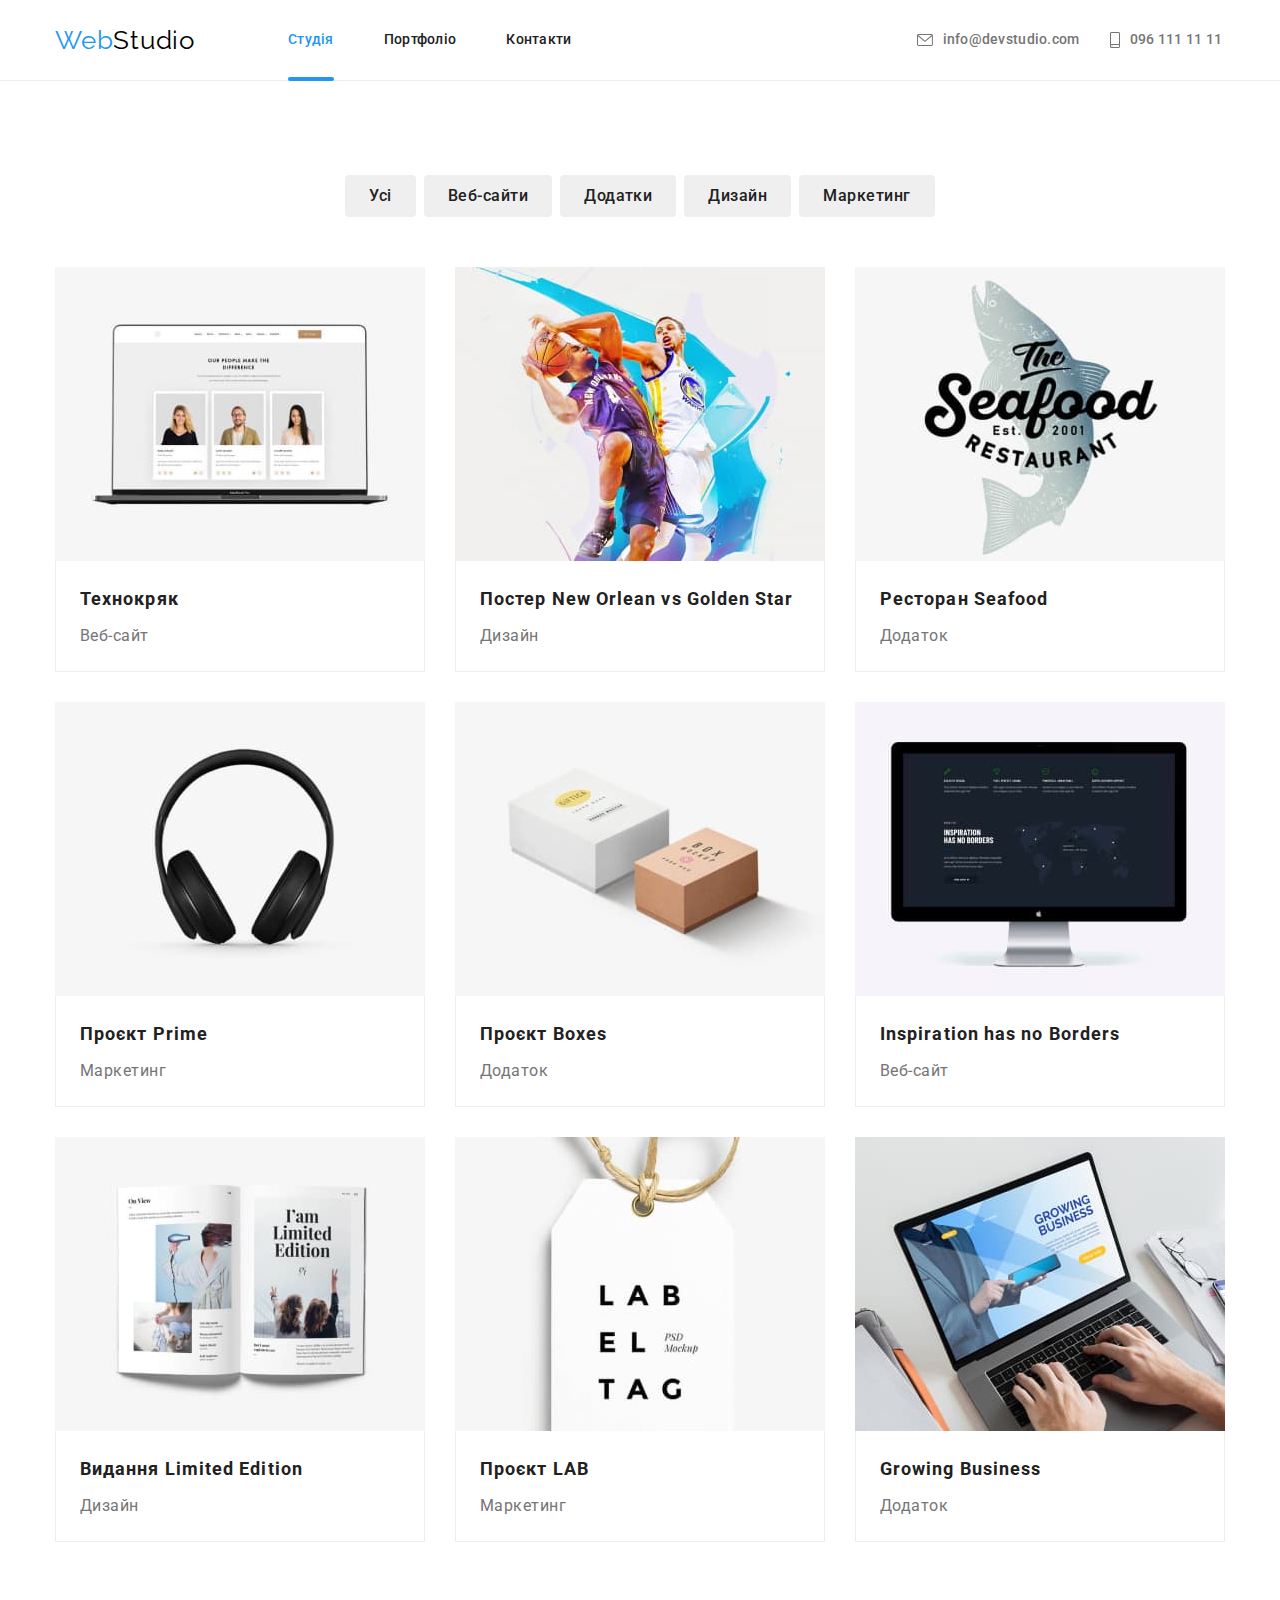
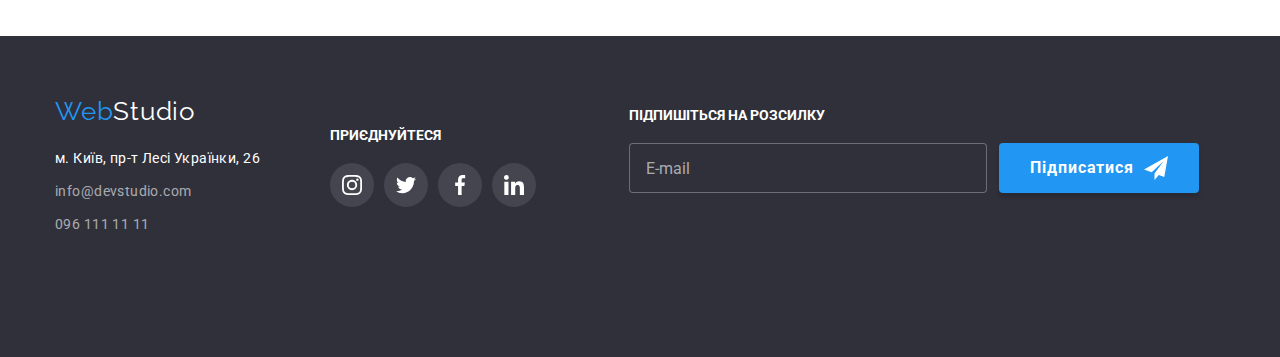
==== portfolio.html @ b5111a97 "adaptive" ====
<!DOCTYPE html>
<html lang="uk">
  <head>
    <meta charset="UTF-8" />
    <meta http-equiv="X-UA-Compatible" content="IE=edge" />
    <meta name="viewport" content="width=device-width, initial-scale=1.0" />
    <title>WebStudio</title>
    <link rel="preconnect" href="https://fonts.googleapis.com" />
    <link rel="preconnect" href="https://fonts.gstatic.com" crossorigin />
    <link
      href="https://fonts.googleapis.com/css2?family=Raleway:wght@700&family=Roboto:wght@400;500;700;900&display=swap"
      rel="stylesheet"
    />
    <link
      rel="stylesheet"
      href="https://cdnjs.cloudflare.com/ajax/libs/modern-normalize/1.1.0/modern-normalize.min.css"
    />
    <link
      rel="stylesheet"
      href="https://cdnjs.cloudflare.com/ajax/libs/animate.css/4.1.1/animate.min.css"
    />
    <link href="https://unpkg.com/aos@2.3.1/dist/aos.css" rel="stylesheet" />
    <link rel="stylesheet" href="css/main.min.css" />
  </head>

  <body>
    <!--Шапка-->
    <header class="header">
      <div class="container header__container">
        <a href="./index.html" class="logo link" lang="en"
          ><span class="logo__navigation">Web</span
          ><span class="logo--dark">Studio</span></a
        >
        <div class="header__nav">
          <nav>
            <ul class="list navigation header__navigation">
              <li class="navigation__list navigation__li">
                <a class="navigation__link current link" href="./index.html"
                  >Студія</a
                >
              </li>
              <li class="navigation__list navigation__li">
                <a class="navigation__link link" href="./portfolio.html"
                  >Портфоліо</a
                >
              </li>
              <li class="navigation__list navigation__li">
                <a class="navigation__link link" href="#">Контакти</a>
              </li>
            </ul>
          </nav>

          <ul class="list retreat notnavigation notnavigation__menu">
            <li class="notnavigation__list">
              <a
                class="notnavigation__tel notnavigation__gap link"
                href="mailto:info@devstudio.com"
              >
                <svg class="notnavigation__icons" width="16" height="12">
                  <use href="./images/icon.svg#icon-envelope-hover"></use>
                </svg>
                info@devstudio.com
              </a>
            </li>
            <li>
              <a class="tel-mail notnavigation__gap link" href="tel:0961111111">
                <svg class="notnavigation__icons" width="10" height="16">
                  <use href="./images/icon.svg#icon-smartphone"></use>
                </svg>
                096 111 11 11</a
              >
            </li>
          </ul>
        </div>
        <button type="button" class="menu-open-btn" data-menu-open>
          <svg class="notnavigation__icons" width="24" height="16">
            <use href="./images/icon.svg#icon-menu_24px"></use>
          </svg>
        </button>
      </div>
      <div class="mob-menu is-hidden" data-menu>
        <div class="container">
          <div class="mob-menu__top">
            <button type="button" class="menu-close-btn" data-menu-close>
              <svg
                class="mob-menu__notnavigation__icons"
                width="19"
                height="19"
              >
                <use href="./images/icon.svg#icon-close_24px"></use>
              </svg>
            </button>
            <ul class="list mob-menu__navigation mob-menu__header__navigation">
              <li class="mob-menu__navigation__list mob-menu__navigation__li">
                <a
                  class="mob-menu__navigation__link current link"
                  href="./index.html"
                  >Студія</a
                >
              </li>
              <li class="mob-menu__navigation__list mob-menu__navigation__li">
                <a
                  class="mob-menu__navigation__link link"
                  href="./portfolio.html"
                  >Портфоліо</a
                >
              </li>
              <li class="mob-menu__navigation__list mob-menu__navigation__li">
                <a class="mob-menu__navigation__link link" href="#">Контакти</a>
              </li>
            </ul>
          </div>
          <div class="mob-menu__top__bottom">
            <ul
              class="list mob-menu__retreat mob-menu__notnavigation mob-menu__notnavigation__menu"
            >
              <li>
                <a
                  class="mob-menu__notnavigation__tel mob-menu__notnavigation__gap link"
                  href="tel:0961111111"
                >
                  +38 096 111 11 11</a
                >
              </li>
              <li class="mob-menu__notnavigation__list">
                <a
                  class="mob-menu__notnavigation__ml mob-menu__notnavigation__gap link"
                  href="mailto:info@devstudio.com"
                >
                  info@devstudio.com
                </a>
              </li>
            </ul>
            <ul class="mob-list">
              <li class="mob-list__li list">Instagram</li>
              <li class="mob-list__li list">Twitter</li>
              <li class="mob-list__li list">Facebook</li>
              <li class="mob-list__li list">LinkedIn</li>
            </ul>
          </div>
        </div>
      </div>
    </header>
    <main>
      <section class="section">
        <div class="container">
          <h1 class="visually-hidden">Портфоліо</h1>
          <ul class="list btn">
            <li>
              <button class="buttons" type="button">Усі</button>
            </li>
            <li>
              <button class="buttons" type="button">Веб-сайти</button>
            </li>
            <li>
              <button class="buttons" type="button">Додатки</button>
            </li>
            <li>
              <button class="buttons" type="button">Дизайн</button>
            </li>
            <li>
              <button class="buttons" type="button">Маркетинг</button>
            </li>
          </ul>
          <ul class="list menu-services">
            <li class="main-background text-portfolio">
              <a class="link portfolio-hover" href="./images/texno.jpg">
                <div class="portfolio-fon">
                  <img src="images/texno.jpg" alt="Веб-сайт" width="370" />
                  <p class="text-absolute">
                    Ресурс пропонує комплексні пропозиції з різним рівнем
                    функціоналу та сервісів. Все це дозволить відвідувачу
                    отримати вичерпні відомості про компанію чи приватну особу.
                  </p>
                </div>
                <div class="portfolio-subjunctive">
                  <h2 class="main img-link">Технокряк</h2>
                  <p class="main-content img-linktwo">Веб-сайт</p>
                </div>
              </a>
            </li>
            <li class="main-background text-portfolio">
              <a class="link portfolio-hover" href="./images/poster.jpg">
                <div class="portfolio-fon">
                  <img src="images/poster.jpg" alt="Постер" width="370" />
                  <p class="text-absolute">
                    Ресурс пропонує комплексні пропозиції з різним рівнем
                    функціоналу та сервісів. Все це дозволить відвідувачу
                    отримати вичерпні відомості про компанію чи приватну особу.
                  </p>
                </div>

                <div class="portfolio-subjunctive">
                  <h2 class="main img-link">
                    Постер New Orlean vs Golden Star
                  </h2>
                  <p class="main-content">Дизайн</p>
                </div></a
              >
            </li>
            <li class="main-background text-portfolio">
              <a class="link portfolio-hover" href="./images/rest.jpg">
                <div class="portfolio-fon">
                  <img src="images/rest.jpg" alt="Логотип" width="370" />
                  <p class="text-absolute">
                    Ресурс пропонує комплексні пропозиції з різним рівнем
                    функціоналу та сервісів. Все це дозволить відвідувачу
                    отримати вичерпні відомості про компанію чи приватну особу.
                  </p>
                </div>
                <div class="portfolio-subjunctive">
                  <h2 class="main img-link">Ресторан Seafood</h2>
                  <p class="main-content img-linktwo">Додаток</p>
                </div></a
              >
            </li>
            <li class="main-background text-portfolio">
              <a class="link portfolio-hover" href="./images/prime.jpg">
                <div class="portfolio-fon">
                  <img src="images/prime.jpg" alt="Навушники" width="370" />
                  <p class="text-absolute">
                    Ресурс пропонує комплексні пропозиції з різним рівнем
                    функціоналу та сервісів. Все це дозволить відвідувачу
                    отримати вичерпні відомості про компанію чи приватну особу.
                  </p>
                </div>
                <div class="portfolio-subjunctive">
                  <h2 class="main img-link">Проєкт Prime</h2>
                  <p class="main-content img-linktwo">Маркетинг</p>
                </div></a
              >
            </li>
            <li class="main-background text-portfolio">
              <a class="link portfolio-hover" href="./images/box.jpg">
                <div class="portfolio-fon">
                  <img src="images/box.jpg" alt="Коробки" width="370" />
                  <p class="text-absolute">
                    Ресурс пропонує комплексні пропозиції з різним рівнем
                    функціоналу та сервісів. Все це дозволить відвідувачу
                    отримати вичерпні відомості про компанію чи приватну особу.
                  </p>
                </div>
                <div class="portfolio-subjunctive">
                  <h2 class="main img-link">Проєкт Boxes</h2>
                  <p class="main-content img-linktwo">Додаток</p>
                </div></a
              >
            </li>
            <li class="main-background text-portfolio">
              <a class="link portfolio-hover" href="./images/border.jpg">
                <div class="portfolio-fon">
                  <img src="images/border.jpg" alt="Монітор" width="370" />
                  <p class="text-absolute">
                    Ресурс пропонує комплексні пропозиції з різним рівнем
                    функціоналу та сервісів. Все це дозволить відвідувачу
                    отримати вичерпні відомості про компанію чи приватну особу.
                  </p>
                </div>
                <div class="portfolio-subjunctive">
                  <h2 class="main img-link">Inspiration has no Borders</h2>
                  <p class="main-content img-linktwo">Веб-сайт</p>
                </div></a
              >
            </li>
            <li class="main-background text-portfolio">
              <a class="link portfolio-hover" href="./images/book.jpg">
                <div class="portfolio-fon">
                  <img src="images/book.jpg" alt="Книжка" width="370" />
                  <p class="text-absolute">
                    Ресурс пропонує комплексні пропозиції з різним рівнем
                    функціоналу та сервісів. Все це дозволить відвідувачу
                    отримати вичерпні відомості про компанію чи приватну особу.
                  </p>
                </div>
                <div class="portfolio-subjunctive">
                  <h2 class="main img-link">Видання Limited Edition</h2>
                  <p class="main-content img-linktwo">Дизайн</p>
                </div></a
              >
            </li>
            <li class="main-background text-portfolio">
              <a class="link portfolio-hover" href="./images/lab.jpg">
                <div class="portfolio-fon">
                  <img src="images/lab.jpg" alt="Етикетка" width="370" />
                  <p class="text-absolute">
                    Ресурс пропонує комплексні пропозиції з різним рівнем
                    функціоналу та сервісів. Все це дозволить відвідувачу
                    отримати вичерпні відомості про компанію чи приватну особу.
                  </p>
                </div>
                <div class="portfolio-subjunctive">
                  <h2 class="main img-link">Проєкт LAB</h2>
                  <p class="main-content img-linktwo">Маркетинг</p>
                </div></a
              >
            </li>
            <li class="main-background text-portfolio">
              <a class="link portfolio-hover" href="./images/grow.jpg">
                <div class="portfolio-fon">
                  <img src="images/grow.jpg" alt="Ноутбук" width="370" />
                  <p class="text-absolute">
                    Ресурс пропонує комплексні пропозиції з різним рівнем
                    функціоналу та сервісів. Все це дозволить відвідувачу
                    отримати вичерпні відомості про компанію чи приватну особу.
                  </p>
                </div>
                <div class="portfolio-subjunctive">
                  <h2 class="main img-link">Growing Business</h2>
                  <p class="main-content img-linktwo">Додаток</p>
                </div></a
              >
            </li>
          </ul>
        </div>
      </section>
    </main>
    <!--Підвал-->
    <footer class="footer-menu">
      <div class="container class-one-div">
        <div class="foter-tabl">
          <div class="class-two-div">
            <div class="logo-futer">
              <a href="./index.html" class="logo link"
                ><span class="logo__navigation" lang="en">Web</span
                ><span class="logo--wite">Studio</span></a
              >
            </div>
            <div class="logo-futer">
              <address class="address-bottom">
                <ul class="list">
                  <li class="addressli">
                    <a
                      class="text-address link"
                      href="https://goo.gl/maps/tJb3yCtmhB1Y2pRR6"
                      target="_blank"
                      rel="noopener noreferrer"
                      >м. Київ, пр-т Лесі Українки, 26</a
                    >
                  </li>
                  <li class="addressli">
                    <a
                      class="text-address-tel link"
                      href="mailto:info@devstudio.com"
                      >info@devstudio.com
                    </a>
                  </li>
                  <li class="addressli">
                    <a class="text-address-tel link" href="tel:0961111111">
                      096 111 11 11</a
                    >
                  </li>
                </ul>
              </address>
            </div>
          </div>
          <div class="footer-div">
            <h4 class="footer-name">ПРИЄДНУЙТЕСЯ</h4>
            <ul class="foter-list-app-ul list">
              <li class="foter-list-app-li">
                <a class="foter-list-app link" href="#">
                  <svg class="foter-list-app-icons" width="20" height="20">
                    <use href="./images/icon.svg#icon-instagram"></use>
                  </svg>
                </a>
              </li>
              <li class="foter-list-app-li">
                <a class="foter-list-app link" href="#">
                  <svg class="foter-list-app-icons" width="20" height="20">
                    <use href="./images/icon.svg#icon-twitter"></use>
                  </svg>
                </a>
              </li>
              <li class="foter-list-app-li">
                <a class="foter-list-app link" href="#">
                  <svg class="foter-list-app-icons" width="20" height="20">
                    <use href="./images/icon.svg#icon-facebook"></use>
                  </svg>
                </a>
              </li>
              <li class="foter-list-app-li">
                <a class="foter-list-app link" href="#">
                  <svg class="foter-list-app-icons" width="20" height="20">
                    <use href="./images/icon.svg#icon-linkedin"></use>
                  </svg>
                </a>
              </li>
            </ul>
          </div>
        </div>
        <div class="mailing-list">
          <h4 class="footer-name">ПІДПИШІТЬСЯ НА РОЗСИЛКУ</h4>
          <form class="futer-ul">
            <label class="futer-form" for="mail">
              <input type="email" name="mail" id="mail" placeholder="E-mail" />
            </label>
            <button class="mailing-list-btn" type="submit">
              Підписатися
              <svg class="mailing-btn" width="24" height="24">
                <use href="./images/icon.svg#icon-teleg"></use>
              </svg>
            </button>
          </form>
        </div>
      </div>
    </footer>
    <script src="https://unpkg.com/aos@2.3.1/dist/aos.js"></script>
    <script>
      AOS.init();
    </script>
    <script src="./js/modal.js"></script>
    <script src="./js/menu.js"></script>
  </body>
</html>
---- css/main.min.css ----
:root{--advantage-color: #ffffff;--text-color: #212121;--btn-color: #2196f3;--header-footer-color: #2f303a;--text-color-light: #757575;--text-logo: #000000;--btn-color-dark: #188ce8;--color-section: #f5f4fa;--address-color: rgba(255, 255, 255, 0.6);--list-app-icons: #afb1b8;--hero-img: #c4c4c4;--bg-gradient:linear-gradient( to right, rgba(47, 48, 58, 0.4), rgba(47, 48, 58, 0.4))}.visually-hidden{position:absolute;white-space:nowrap;width:1px;height:1px;overflow:hidden;border:0;padding:0;clip:rect(0 0 0 0);-webkit-clip-path:inset(50%);clip-path:inset(50%);margin:-1px}p,h1,h2,h3,h4,h5,h6{margin:0}ul{margin:0;padding:0}img{display:block;min-width:100%;height:auto}body{font-family:"Roboto","Raleway",sans-serif;color:var(--text-color);background-color:var(--advantage-color)}.link{text-decoration:none}.list{list-style:none}.no-scroll{overflow:hidden}.container{width:100%;padding-left:15px;padding-right:15px;margin:0 auto}@media screen and (min-width: 480px){.container{width:480px}}@media screen and (min-width: 768px){.container{width:768px}}@media screen and (min-width: 1200px){.container{width:1200px}}.logo--wite{color:var(--advantage-color)}.logo--dark{color:var(--text-logo)}.photo{display:block;max-width:100%}.btn{display:flex;flex-wrap:wrap;gap:8px;margin-bottom:50px}@media screen and (min-width: 1200px){.btn{flex-wrap:nowrap;justify-content:center}}.buttons{font-family:inherit;font-weight:500;font-size:16px;line-height:1.63;letter-spacing:.03em;color:var(--text-color);cursor:pointer;border-color:rgba(0,0,0,0);padding:6px 22px;border-radius:4px;gap:8px;transition:color 250ms cubic-bezier(0.4, 0, 0.2, 1),background-color 250ms cubic-bezier(0.4, 0, 0.2, 1),box-shadow 250ms cubic-bezier(0.4, 0, 0.2, 1)}.buttons:hover,.buttons:focus{background-color:var(--btn-color);color:var(--advantage-color);box-shadow:0px 3px 1px rgba(0,0,0,.1),0px 1px 2px rgba(0,0,0,.08),0px 2px 2px rgba(0,0,0,.12)}.section{padding-top:60px;padding-bottom:60px}@media screen and (min-width: 1200px){.section{padding-top:94px;padding-bottom:94px}}.section1{padding-bottom:60px;padding-top:60px}@media screen and (min-width: 1200px){.section1{padding-bottom:47px;padding-top:94px}}.section2{padding-top:47px;padding-bottom:94px}.title--section{font-weight:700;font-size:24px;line-height:33px;letter-spacing:.03em;margin:0 auto;text-align:center;margin-bottom:30px}@media screen and (min-width: 480px){.title--section{font-size:28px;line-height:33px;margin-bottom:30px}}@media screen and (min-width: 1200px){.title--section{font-size:36px;line-height:1.17;margin-bottom:50px}}.backdrop{position:fixed;top:0;width:100%;height:100%;background-color:rgba(0,0,0,.1);transition:opacity 250ms cubic-bezier(0.4, 0, 0.2, 1),visibility 250ms cubic-bezier(0.4, 0, 0.2, 1)}.is-hidden{opacity:0;visibility:hidden;pointer-events:none}.backdrop.is-hidden .modal{transform:translate(-50%, -50%) scaleX(0)}.modal{width:300px;min-height:609px;background-color:var(--advantage-color);position:absolute;top:50%;left:50%;transform:translate(-50%, -50%) scaleX(1);transition:transform 250ms cubic-bezier(0.4, 0, 0.2, 1);padding:40px 40px}@media screen and (min-width: 480px){.modal{width:450px}}@media screen and (min-width: 1200px){.modal{width:528px;min-height:581px}}.modal-btn{width:30px;height:30px;border:1px solid rgba(0,0,0,.1);border-radius:50%;background-color:rgba(0,0,0,0);position:absolute;right:8px;top:8px;display:flex;align-items:center;justify-content:center;padding:0;cursor:pointer;color:var(--text-logo);transition:color 250ms cubic-bezier(0.4, 0, 0.2, 1),background-color 250ms cubic-bezier(0.4, 0, 0.2, 1)}.modal-close-item{fill:currentColor}.modal-close-item:hover,.modal-close-item:focus{fill:#188ce8}.modal-text{font-weight:700;font-size:20px;line-height:23px;letter-spacing:.03em;text-align:center;margin-bottom:12px}.modal-end-btn{display:flex;justify-content:center;align-items:center;margin-top:30px}.button-modal{border:none;outline:none;text-align:center;padding:10px;min-width:200px;font-family:inherit;font-weight:700;font-size:16px;line-height:30px;letter-spacing:.06em;cursor:pointer;background-color:var(--btn-color);color:var(--advantage-color);border-color:rgba(0,0,0,0);border-radius:4px;box-shadow:0px 4px 4px rgba(0,0,0,.15);transition:color 250ms cubic-bezier(0.4, 0, 0.2, 1),background-color 250ms cubic-bezier(0.4, 0, 0.2, 1)}.button-modal:hover,.button-modal:focus{background-color:var(--btn-color-dark);color:var(--advantage-color)}.form-fild{display:flex;flex-direction:column;margin-bottom:10px;position:relative;color:var(--text-color)}.form-name{fill:currentColor;position:absolute;top:50%;left:12px}.form-fild input:focus~.form-name{fill:var(--btn-color)}.form-fild label{margin-bottom:4px;font-style:Regular;font-size:12px;line-height:14px;letter-spacing:.01em}.form-fild input{margin:0;padding:0;border:1px solid rgba(33,33,33,.2);border-radius:4px;height:40px;width:220px;padding-left:42px}@media screen and (min-width: 480px){.form-fild input{width:370px}}@media screen and (min-width: 1200px){.form-fild input{width:448px}}.form-fild input:focus{border-color:var(--btn-color)}.form-fild-two{margin-bottom:20px}.form-fild-two label{margin-bottom:4px;font-style:Regular;font-size:12px;line-height:14px;letter-spacing:.01em;color:var(--text-color-light)}.form-fild-two textarea{display:flex;border:1px solid rgba(33,33,33,.2);border-radius:4px;width:220px;height:120px;margin-top:4px;padding:12px 16px;font-style:Regular;font-size:12px;line-height:14px;letter-spacing:.01em;outline:none}@media screen and (min-width: 480px){.form-fild-two textarea{width:370px}}@media screen and (min-width: 1200px){.form-fild-two textarea{width:448px}}.form-fild-two textarea:focus{border-color:var(--btn-color)}.form-fild-two textarea::-moz-placeholder{font-size:12px;line-height:14px;letter-spacing:.01em;color:rgba(117,117,117,.5)}.form-fild-two textarea:-ms-input-placeholder{font-size:12px;line-height:14px;letter-spacing:.01em;color:rgba(117,117,117,.5)}.form-fild-two textarea::placeholder{font-size:12px;line-height:14px;letter-spacing:.01em;color:rgba(117,117,117,.5)}.div-conditions{display:flex;justify-content:center;align-items:center}.custom-checkbox{position:relative;display:inline-block;width:16px;height:15px;border:2px solid var(--text-color);border-radius:2px;background-color:var(--advantage-color);vertical-align:sub;margin-right:7px;padding-left:1px}.custom-checkbox::before{content:"";display:inline-block;width:16px;height:15px;background-image:url(../images/two.svg);background-size:contain;background-repeat:no-repeat;border:2px solid var(--btn-color);position:absolute;left:50%;top:-18%;transform:translate(-50%);border-radius:2px;background-color:var(--btn-color);opacity:0;transition:250ms cubic-bezier(0.4, 0, 0.2, 1)}.real-checkbox:checked+.custom-checkbox::before{opacity:1}.real-checkbox{width:0;height:0;opacity:0;position:absolute;z-index:-1}.god-text{font-style:Regular;font-size:14px;line-height:24px;letter-spacing:.03em;color:var(--text-color-light)}.god-text-next{font-style:Regular;font-size:14px;line-height:24px;letter-spacing:.03em;color:var(--btn-color);text-underline-offset:3px}.header__nav{display:none}@media screen and (min-width: 768px){.header__nav{display:flex}}.header{background-color:var(--advantage-color);border-bottom:1px solid #ececec}.header__container{display:flex;align-items:center;padding:10px}@media screen and (min-width: 768px){.header__container{padding-left:15px;padding-right:15px;padding-bottom:0px;padding-top:0px}}.logo{font-family:"Raleway",sans-serif;font-size:24px;line-height:28px;letter-spacing:.03em}@media screen and (min-width: 1200px){.logo{font-size:26px;line-height:1.19}}.logo__navigation{color:var(--btn-color)}.header__navigation{display:flex;margin-left:88px}@media screen and (min-width: 1200px){.header__navigation{margin-left:93px}}.navigation__li{margin-right:50px}.navigation__li:last-child{margin-right:0px}.navigation__link{font-weight:500;font-size:14px;line-height:1.14;letter-spacing:.02em;color:var(--text-color);display:block;padding-top:32px;padding-bottom:32px;transition:color 250ms cubic-bezier(0.4, 0, 0.2, 1);position:relative}.navigation__link:focus,.navigation__link:hover{color:var(--btn-color)}.navigation__link.link.current{color:var(--btn-color)}.navigation__link.link.current::after{content:"";display:block;width:100%;height:4px;background-color:var(--btn-color);border-radius:2px;margin-bottom:-1px;left:0;bottom:0;position:absolute;transition:opaciti 250ms cubic-bezier(0.4, 0, 0.2, 1)}.current{color:var(--btn-color)}.retreat{gap:30px}.notnavigation__menu{margin-left:95px}@media screen and (min-width: 1200px){.notnavigation__menu{display:flex;justify-content:center;align-items:center;margin-left:345px}}.tel-mail{font-style:normal;font-weight:500;font-size:12px;line-height:1.14;letter-spacing:.02em;padding-top:10px;color:var(--text-color-light);display:flex;align-items:center;transition:color 250ms cubic-bezier(0.4, 0, 0.2, 1)}.tel-mail:hover,.tel-mail:focus{color:var(--btn-color)}@media screen and (min-width: 1200px){.tel-mail{font-size:14px;padding-top:0px}}.notnavigation__tel{font-style:normal;font-weight:500;font-size:12px;line-height:1.14;letter-spacing:.02em;color:var(--text-color-light);padding-top:21px;display:flex;align-items:center;transition:color 250ms cubic-bezier(0.4, 0, 0.2, 1)}.notnavigation__tel:hover,.notnavigation__tel:focus{color:var(--btn-color)}@media screen and (min-width: 1200px){.notnavigation__tel{font-size:14px;padding-top:0px}}.notnavigation__gap{gap:10px}.notnavigation__icons{fill:currentColor}.menu-open-btn{margin-left:auto;width:40px;height:40px;display:flex;align-items:center;justify-content:center;padding:0;background-color:rgba(0,0,0,0);border:none}@media screen and (min-width: 768px){.menu-open-btn{display:none}}.menu-close-btn{margin-left:auto;width:40px;height:40px;display:flex;align-items:center;justify-content:center;padding:0;background-color:rgba(0,0,0,0);border:none;position:absolute;right:15px;top:10px}.mob-menu{position:fixed;top:0;background-color:var(--advantage-color);width:100vw;height:100vh;padding-top:48px;padding-bottom:48px}@media screen and (min-width: 480px){.mob-menu{padding-left:25px;padding-right:68px}}.mob-menu>.container{height:100%;display:flex;flex-direction:column;justify-content:space-between;overflow:auto}.mob-menu__notnavigation__icons{fill:var(--text-color)}.mob-menu__notnavigation__icons:hover,.mob-menu__notnavigation__icons:focus,.mob-menu__notnavigation__icons:active{fill:var(--btn-color)}.mob-menu__navigation{margin-bottom:50px}.mob-menu__navigation__list:not(:last-child){padding-bottom:32px}.mob-menu__navigation__link{font-weight:500;font-size:35px;line-height:47px;letter-spacing:.02em;color:var(--text-color)}@media screen and (min-width: 480px){.mob-menu__navigation__link{font-size:40px}}.current{color:var(--btn-color)}@media screen and (min-width: 768px){.mob-menu__top{display:none}}@media screen and (min-width: 768px){.mob-menu__top__bottom{display:none}}.mob-menu__notnavigation__ml{display:block;font-weight:500;font-size:20px;line-height:28px;letter-spacing:.02em;color:var(--text-color-light);padding-bottom:64px}@media screen and (min-width: 480px){.mob-menu__notnavigation__ml{font-size:24px}}.mob-menu__notnavigation__tel{display:block;font-weight:500;letter-spacing:.02em;color:var(--btn-color);padding-bottom:32px;font-size:25px;line-height:40px}@media screen and (min-width: 480px){.mob-menu__notnavigation__tel{font-size:34px}}.mob-list{display:flex}.mob-list__li{font-weight:500;font-size:15px;line-height:22px;letter-spacing:.02em;color:var(--btn-color)}.mob-list__li.mob-list__li:not(:last-child){padding-right:5px;border-right:1px solid rgba(33,33,33,.2)}.mob-list__li.mob-list__li:not(:first-child){padding-left:5px}@media screen and (min-width: 480px){.mob-list__li.mob-list__li:not(:last-child){padding-right:10px;border-right:1px solid rgba(33,33,33,.2)}.mob-list__li.mob-list__li:not(:first-child){padding-left:10px}}@media screen and (min-width: 480px){.mob-list__li{font-size:18px}}.hero{background:var(--header-footer-color);padding:118px 0px 118px 0px;text-align:center}@media screen and (min-width: 1200px){.hero{padding:200px 0px 200px 0px}}.hero-img{max-width:480px;margin-left:auto;margin-right:auto;background-image:var(--bg-gradient),url(/images/hero-bg-mob.jpg);background-repeat:no-repeat;background-position:center;background-size:cover;background-color:var(--hero-img)}@media(min-device-pixel-ratio: 2),(-webkit-min-device-pixel-ratio: 2),(min-resolution: 192dpi),(min-resolution: 2dppx){.hero-img{background-image:var(--bg-gradient),url(/images/hero-bg-mob-2x.jpg)}}@media screen and (min-width: 768px){.hero-img{max-width:768px;background-image:var(--bg-gradient),url(/images/hero-bg-tab.jpg)}}@media screen and (min-width: 768px)and (min-device-pixel-ratio: 2),screen and (min-width: 768px)and (-webkit-min-device-pixel-ratio: 2),screen and (min-width: 768px)and (min-resolution: 192dpi),screen and (min-width: 768px)and (min-resolution: 2dppx){.hero-img{background-image:var(--bg-gradient),url(/images/hero-bg-tab-2x.jpg)}}@media screen and (min-width: 1200px){.hero-img{max-width:1600px;background-image:var(--bg-gradient),url(/images/fonn.jpg)}}@media screen and (min-width: 1200px)and (min-device-pixel-ratio: 2),screen and (min-width: 1200px)and (-webkit-min-device-pixel-ratio: 2),screen and (min-width: 1200px)and (min-resolution: 192dpi),screen and (min-width: 1200px)and (min-resolution: 2dppx){.hero-img{background-image:var(--bg-gradient),url(/images/fonn-2x.jpg)}}.hero-title{font-weight:900;font-size:26px;line-height:42px;letter-spacing:.06em;text-transform:uppercase;color:var(--advantage-color);text-align:center}@media screen and (min-width: 768px){.hero-title{font-size:26px;line-height:42px;max-width:365px;margin:0 auto}}@media screen and (min-width: 1200px){.hero-title{font-size:44px;line-height:1.36;max-width:696px;margin:0 auto}}.hero-button{font-family:inherit;font-weight:700;font-size:16px;line-height:1.88;letter-spacing:.06em;cursor:pointer;background-color:var(--btn-color);color:var(--advantage-color);border-color:rgba(0,0,0,0);border-radius:4px;margin-top:30px;padding:10px 24px;box-shadow:0px 4px 4px rgba(0,0,0,.15);transition:color 250ms cubic-bezier(0.4, 0, 0.2, 1),background-color 250ms cubic-bezier(0.4, 0, 0.2, 1)}@media screen and (min-width: 1200px){.hero-button{padding:10px 32px}}.hero-button:hover,.hero-button:focus{background-color:var(--btn-color-dark);color:var(--advantage-color)}@media screen and (min-width: 768px){.benefits{display:flex;flex-wrap:wrap;justify-content:center;gap:30px}}@media screen and (min-width: 1200px){.benefits{display:flex;flex-wrap:nowrap;gap:0px}}.benefits__list{margin-bottom:30px}.benefits__list:last-child{margin-bottom:0px}@media screen and (min-width: 1200px){.benefits__list{margin-right:30px}.benefits__list:last-child{margin-right:0px}}.benefits__list::before{content:"";display:block;height:120px;margin-bottom:30px;background-color:var(--color-section);background-size:contain;background-repeat:no-repeat;background-position:center;border-radius:4px}@media screen and (min-width: 768px){.benefits__list::before{width:354px}}@media screen and (min-width: 1200px){.benefits__list::before{width:270px}}@media screen and (min-width: 768px){.benefits__details{max-width:354px}}.benefits__details::before{background-image:url(../images/Group.svg);background-size:70px}@media screen and (min-width: 768px){.benefits__punctuality{max-width:354px}}@media screen and (min-width: 768px){.benefits__punctuality{max-width:354px}}.benefits__punctuality::before{background-image:url(../images/clock.svg);background-size:70px}@media screen and (min-width: 768px){.benefits__punctuality{max-width:354px}}@media screen and (min-width: 768px){.benefits__planning{max-width:354px}}.benefits__planning::before{background-image:url(../images/diagram.svg);background-size:70px}@media screen and (min-width: 768px){.benefits__technologies{max-width:354px}}.benefits__technologies::before{background-image:url(../images/astronaut.svg);background-size:70px}.benefits__title{font-weight:700;font-size:14px;line-height:1.14;letter-spacing:.03em;text-transform:uppercase;margin-bottom:10px}.benefits__text{font-size:14px;line-height:1.71;letter-spacing:.03em;color:var(--text-color-light)}.works{display:flex;gap:30px}.works__mobile{display:none}@media screen and (min-width: 1200px){.works__mobile{display:inline}}.works__description{background-color:rgba(47,48,58,.8);height:70px;width:370px;align-items:center;position:absolute;justify-content:center;bottom:0;right:0;display:flex;color:var(--advantage-color);font-weight:700;line-height:16px;letter-spacing:.03em;font-size:14px}.works__div{position:relative}.title-section-background{background-color:var(--color-section)}.title-namefirst{background-color:var(--advantage-color);text-align:center;box-shadow:0px 1px 3px rgba(0,0,0,.12),0px 1px 1px rgba(0,0,0,.14),0px 2px 1px rgba(0,0,0,.2);border-radius:0px 0px 4px 4px;width:100%}@media screen and (min-width: 768px){.title-namefirst{width:calc((100% - 30px)/2)}}@media screen and (min-width: 1200px){.title-namefirst{width:calc((100% - 90px)/4)}}.subjunctive{padding-top:30px;padding-bottom:30px}.title-name{font-size:16px;line-height:1.19;letter-spacing:.03em;margin-bottom:10px}.title-profession{font-size:16px;line-height:1.19;letter-spacing:.03em;color:var(--text-color-light);margin-bottom:16px}.list-app-ul{display:flex;justify-content:center;gap:10px}.list-app{width:44px;height:44px;border-radius:50%;display:flex;align-items:center;justify-content:center;color:var(--list-app-icons);transition:background-color 250ms cubic-bezier(0.4, 0, 0.2, 1),color 250ms cubic-bezier(0.4, 0, 0.2, 1)}.list-app:hover,.list-app:focus{background-color:var(--btn-color);color:var(--advantage-color)}.list-app-icons{fill:currentColor}.title-center{display:flex;flex-wrap:wrap;gap:30px;justify-content:center}.customers-ul{display:flex;justify-content:center;gap:30px}.title-center-customers{display:flex;flex-wrap:wrap;gap:30px;justify-content:center}.customers-list{display:flex;align-items:center;justify-content:center;width:210px;height:92px;border:1px solid var(--list-app-icons);border-radius:4px;color:var(--list-app-icons);transition:color 250ms cubic-bezier(0.4, 0, 0.2, 1),border-color 250ms cubic-bezier(0.4, 0, 0.2, 1)}@media screen and (min-width: 1200px){.customers-list{width:170px;height:92px}}.customers-list:hover,.customers-list:focus{border-color:var(--btn-color);color:var(--btn-color)}.customers-list-svg{fill:currentColor}.menu-services{display:flex;flex-wrap:wrap;gap:30px}.main-background{background-color:var(--advantage-color);width:370px;position:relative}.portfolio-hover{display:inline-block;font-size:0;line-height:0;transition:box-shadow 250ms cubic-bezier(0.4, 0, 0.2, 1)}.portfolio-hover:hover,.portfolio-hover:focus{box-shadow:0px 1px 1px rgba(0,0,0,.12),0px 4px 4px rgba(0,0,0,.06),1px 4px 6px rgba(0,0,0,.16)}.portfolio-fon{position:relative;font-size:0;line-height:0;overflow:hidden}.text-absolute{position:absolute;top:0;left:0;font-size:18px;line-height:28px;background-color:rgba(33,150,243,.9);color:var(--advantage-color);padding:63px 24px 56px 24px;height:100%;transform:translateY(100%);transition:transform 250ms cubic-bezier(0.4, 0, 0.2, 1);overflow:auto}.portfolio-hover:hover .text-absolute{transform:translateY(0)}.portfolio-subjunctive{padding:20px 24px;border-left:1px solid #eee;border-bottom:1px solid #eee;border-right:1px solid #eee;width:370px}.main{font-weight:700;font-size:18px;line-height:2;letter-spacing:.06em;color:var(--text-color)}.img-link{margin-bottom:4px}.main-content{font-size:16px;line-height:1.88;letter-spacing:.03em;color:var(--text-color-light)}.footer-menu{background-color:var(--header-footer-color);padding-top:60px;padding-bottom:60px}.logo-futer{display:flex;justify-content:center;align-items:center}@media screen and (min-width: 1200px){.logo-futer{display:inline}}.futer-ul{display:flex;flex-wrap:wrap;justify-content:center;align-items:center}@media screen and (min-width: 768px){.futer-ul{flex-flow:column}}@media screen and (min-width: 1200px){.futer-ul{flex-flow:nowrap}}@media screen and (min-width: 768px){.foter-tabl{display:flex;justify-content:space-around;align-items:center;margin-bottom:60px}}@media screen and (min-width: 1200px){.class-one-div{display:flex;align-items:baseline}}@media screen and (min-width: 1200px){.class-two-div{display:inline;margin-right:70px}}.address-bottom{margin-top:20px}.address-bottom:hover,.address-bottom:focus{color:var(--btn-color-dark)}.addressli{margin-bottom:9px}.addressli:last-child{margin-bottom:0px}.text-address{font-style:normal;font-size:14px;line-height:1.71;letter-spacing:.03em;color:var(--advantage-color);transition:color 250ms cubic-bezier(0.4, 0, 0.2, 1)}.text-address:hover,.text-address:focus{color:var(--btn-color)}.text-address-tel{font-style:normal;font-size:14px;line-height:1.71;letter-spacing:.03em;color:var(--address-color);transition:color 250ms cubic-bezier(0.4, 0, 0.2, 1)}.text-address-tel:hover,.text-address-tel:focus{color:var(--btn-color)}.footer-div{margin-top:60px;margin-bottom:60px}@media screen and (min-width: 768px){.footer-div{margin-top:0px}}@media screen and (min-width: 1200px){.footer-div{margin-bottom:0px;margin-right:93px}}.footer-name{text-align:center;color:var(--advantage-color);letter-spacing:3%;margin-bottom:20px;font-size:14px}@media screen and (min-width: 1200px){.footer-name{text-align:start}}.foter-list-app-ul{display:flex;justify-content:center;gap:10px}.foter-list-app{width:44px;height:44px;border-radius:50%;display:flex;align-items:center;justify-content:center;background-color:rgba(255,255,255,.1);color:var(--advantage-color);transition:background-color 250ms cubic-bezier(0.4, 0, 0.2, 1)}.foter-list-app:hover,.foter-list-app:focus{background-color:var(--btn-color);color:var(--advantage-color)}.foter-list-app-icons{fill:currentColor;transition:fill 250ms cubic-bezier(0.4, 0, 0.2, 1)}@media screen and (min-width: 1200px){.futer-ul{display:flex;justify-content:center;align-items:center;gap:12px}}.futer-form input{margin-bottom:20px;display:block;min-width:295px;height:50px;letter-spacing:0,3em;border-radius:4px;padding-left:16px;border:1px solid rgba(255,255,255,.3);background-color:var(--header-footer-color);font-size:16px;line-height:20px;color:rgba(255,255,255,.6);outline:none}.futer-form input::-moz-placeholder{font-size:16px;line-height:20px;color:rgba(255,255,255,.6);letter-spacing:0,3em}.futer-form input:-ms-input-placeholder{font-size:16px;line-height:20px;color:rgba(255,255,255,.6);letter-spacing:0,3em}.futer-form input::placeholder{font-size:16px;line-height:20px;color:rgba(255,255,255,.6);letter-spacing:0,3em}@media screen and (min-width: 480px){.futer-form input{min-width:450px}}@media screen and (min-width: 1200px){.futer-form input{min-width:358px;margin-bottom:0px}}.mailing-btn{fill:currentColor;display:flex;align-items:center;justify-content:center;margin-left:10px}.mailing-list-btn{border:none;outline:none;font-family:inherit;font-weight:700;font-size:16px;line-height:30px;letter-spacing:.06em;cursor:pointer;background-color:var(--btn-color);color:var(--advantage-color);border-color:rgba(0,0,0,0);border-radius:4px;min-width:200px;padding:10px;box-shadow:0px 4px 4px rgba(0,0,0,.15);display:flex;align-items:center;justify-content:center;transition:color 250ms cubic-bezier(0.4, 0, 0.2, 1),background-color 250ms cubic-bezier(0.4, 0, 0.2, 1)}.mailing-list-btn:hover,.mailing-list-btn:focus{background-color:var(--btn-color-dark);color:var(--advantage-color)}/*# sourceMappingURL=main.min.css.map */
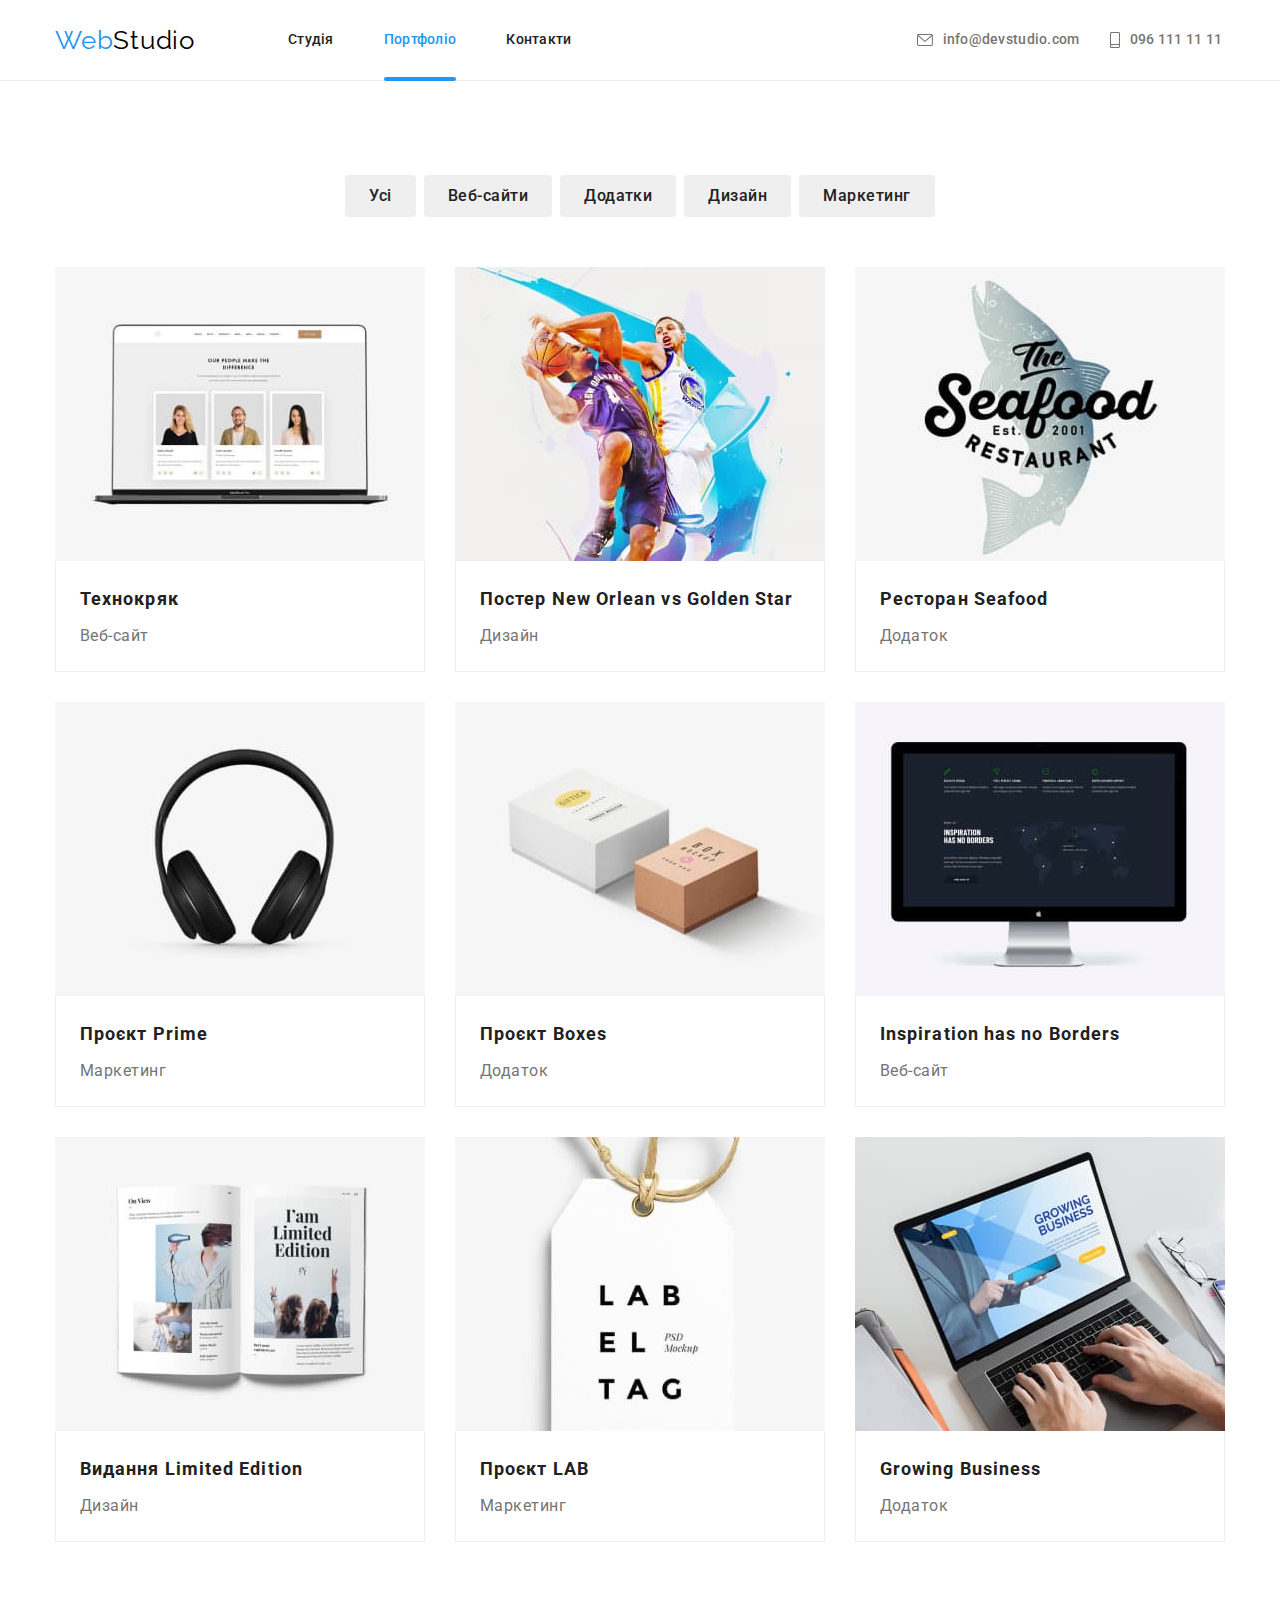
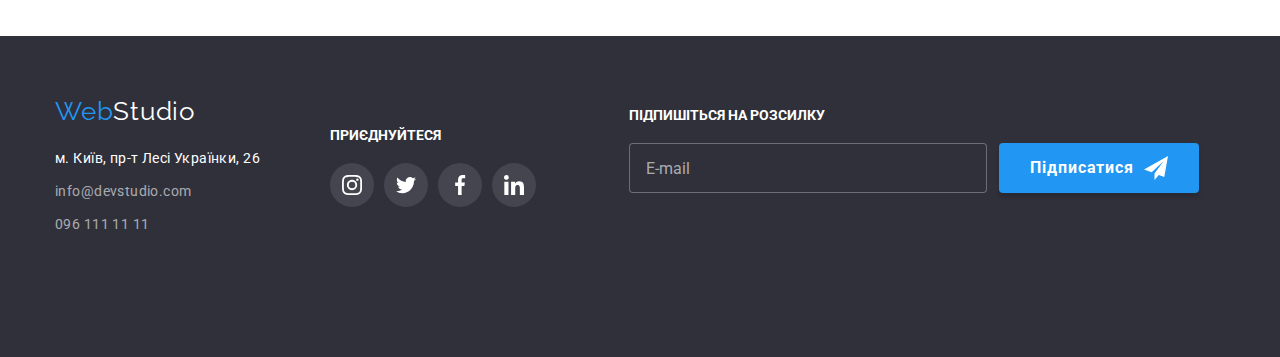
==== commit bd4b0ac8: "adaptive-img" ====
--- a/portfolio.html
+++ b/portfolio.html
@@ -35,12 +35,12 @@
           <nav>
             <ul class="list navigation header__navigation">
               <li class="navigation__list navigation__li">
-                <a class="navigation__link current link" href="./index.html"
+                <a class="navigation__link link" href="./index.html"
                   >Студія</a
                 >
               </li>
               <li class="navigation__list navigation__li">
-                <a class="navigation__link link" href="./portfolio.html"
+                <a class="navigation__link current link" href="./portfolio.html"
                   >Портфоліо</a
                 >
               </li>
--- a/css/main.min.css
+++ b/css/main.min.css
@@ -1 +1 @@
-:root{--advantage-color: #ffffff;--text-color: #212121;--btn-color: #2196f3;--header-footer-color: #2f303a;--text-color-light: #757575;--text-logo: #000000;--btn-color-dark: #188ce8;--color-section: #f5f4fa;--address-color: rgba(255, 255, 255, 0.6);--list-app-icons: #afb1b8;--hero-img: #c4c4c4;--bg-gradient:linear-gradient( to right, rgba(47, 48, 58, 0.4), rgba(47, 48, 58, 0.4))}.visually-hidden{position:absolute;white-space:nowrap;width:1px;height:1px;overflow:hidden;border:0;padding:0;clip:rect(0 0 0 0);-webkit-clip-path:inset(50%);clip-path:inset(50%);margin:-1px}p,h1,h2,h3,h4,h5,h6{margin:0}ul{margin:0;padding:0}img{display:block;min-width:100%;height:auto}body{font-family:"Roboto","Raleway",sans-serif;color:var(--text-color);background-color:var(--advantage-color)}.link{text-decoration:none}.list{list-style:none}.no-scroll{overflow:hidden}.container{width:100%;padding-left:15px;padding-right:15px;margin:0 auto}@media screen and (min-width: 480px){.container{width:480px}}@media screen and (min-width: 768px){.container{width:768px}}@media screen and (min-width: 1200px){.container{width:1200px}}.logo--wite{color:var(--advantage-color)}.logo--dark{color:var(--text-logo)}.photo{display:block;max-width:100%}.btn{display:flex;flex-wrap:wrap;gap:8px;margin-bottom:50px}@media screen and (min-width: 1200px){.btn{flex-wrap:nowrap;justify-content:center}}.buttons{font-family:inherit;font-weight:500;font-size:16px;line-height:1.63;letter-spacing:.03em;color:var(--text-color);cursor:pointer;border-color:rgba(0,0,0,0);padding:6px 22px;border-radius:4px;gap:8px;transition:color 250ms cubic-bezier(0.4, 0, 0.2, 1),background-color 250ms cubic-bezier(0.4, 0, 0.2, 1),box-shadow 250ms cubic-bezier(0.4, 0, 0.2, 1)}.buttons:hover,.buttons:focus{background-color:var(--btn-color);color:var(--advantage-color);box-shadow:0px 3px 1px rgba(0,0,0,.1),0px 1px 2px rgba(0,0,0,.08),0px 2px 2px rgba(0,0,0,.12)}.section{padding-top:60px;padding-bottom:60px}@media screen and (min-width: 1200px){.section{padding-top:94px;padding-bottom:94px}}.section1{padding-bottom:60px;padding-top:60px}@media screen and (min-width: 1200px){.section1{padding-bottom:47px;padding-top:94px}}.section2{padding-top:47px;padding-bottom:94px}.title--section{font-weight:700;font-size:24px;line-height:33px;letter-spacing:.03em;margin:0 auto;text-align:center;margin-bottom:30px}@media screen and (min-width: 480px){.title--section{font-size:28px;line-height:33px;margin-bottom:30px}}@media screen and (min-width: 1200px){.title--section{font-size:36px;line-height:1.17;margin-bottom:50px}}.backdrop{position:fixed;top:0;width:100%;height:100%;background-color:rgba(0,0,0,.1);transition:opacity 250ms cubic-bezier(0.4, 0, 0.2, 1),visibility 250ms cubic-bezier(0.4, 0, 0.2, 1)}.is-hidden{opacity:0;visibility:hidden;pointer-events:none}.backdrop.is-hidden .modal{transform:translate(-50%, -50%) scaleX(0)}.modal{width:300px;min-height:609px;background-color:var(--advantage-color);position:absolute;top:50%;left:50%;transform:translate(-50%, -50%) scaleX(1);transition:transform 250ms cubic-bezier(0.4, 0, 0.2, 1);padding:40px 40px}@media screen and (min-width: 480px){.modal{width:450px}}@media screen and (min-width: 1200px){.modal{width:528px;min-height:581px}}.modal-btn{width:30px;height:30px;border:1px solid rgba(0,0,0,.1);border-radius:50%;background-color:rgba(0,0,0,0);position:absolute;right:8px;top:8px;display:flex;align-items:center;justify-content:center;padding:0;cursor:pointer;color:var(--text-logo);transition:color 250ms cubic-bezier(0.4, 0, 0.2, 1),background-color 250ms cubic-bezier(0.4, 0, 0.2, 1)}.modal-close-item{fill:currentColor}.modal-close-item:hover,.modal-close-item:focus{fill:#188ce8}.modal-text{font-weight:700;font-size:20px;line-height:23px;letter-spacing:.03em;text-align:center;margin-bottom:12px}.modal-end-btn{display:flex;justify-content:center;align-items:center;margin-top:30px}.button-modal{border:none;outline:none;text-align:center;padding:10px;min-width:200px;font-family:inherit;font-weight:700;font-size:16px;line-height:30px;letter-spacing:.06em;cursor:pointer;background-color:var(--btn-color);color:var(--advantage-color);border-color:rgba(0,0,0,0);border-radius:4px;box-shadow:0px 4px 4px rgba(0,0,0,.15);transition:color 250ms cubic-bezier(0.4, 0, 0.2, 1),background-color 250ms cubic-bezier(0.4, 0, 0.2, 1)}.button-modal:hover,.button-modal:focus{background-color:var(--btn-color-dark);color:var(--advantage-color)}.form-fild{display:flex;flex-direction:column;margin-bottom:10px;position:relative;color:var(--text-color)}.form-name{fill:currentColor;position:absolute;top:50%;left:12px}.form-fild input:focus~.form-name{fill:var(--btn-color)}.form-fild label{margin-bottom:4px;font-style:Regular;font-size:12px;line-height:14px;letter-spacing:.01em}.form-fild input{margin:0;padding:0;border:1px solid rgba(33,33,33,.2);border-radius:4px;height:40px;width:220px;padding-left:42px}@media screen and (min-width: 480px){.form-fild input{width:370px}}@media screen and (min-width: 1200px){.form-fild input{width:448px}}.form-fild input:focus{border-color:var(--btn-color)}.form-fild-two{margin-bottom:20px}.form-fild-two label{margin-bottom:4px;font-style:Regular;font-size:12px;line-height:14px;letter-spacing:.01em;color:var(--text-color-light)}.form-fild-two textarea{display:flex;border:1px solid rgba(33,33,33,.2);border-radius:4px;width:220px;height:120px;margin-top:4px;padding:12px 16px;font-style:Regular;font-size:12px;line-height:14px;letter-spacing:.01em;outline:none}@media screen and (min-width: 480px){.form-fild-two textarea{width:370px}}@media screen and (min-width: 1200px){.form-fild-two textarea{width:448px}}.form-fild-two textarea:focus{border-color:var(--btn-color)}.form-fild-two textarea::-moz-placeholder{font-size:12px;line-height:14px;letter-spacing:.01em;color:rgba(117,117,117,.5)}.form-fild-two textarea:-ms-input-placeholder{font-size:12px;line-height:14px;letter-spacing:.01em;color:rgba(117,117,117,.5)}.form-fild-two textarea::placeholder{font-size:12px;line-height:14px;letter-spacing:.01em;color:rgba(117,117,117,.5)}.div-conditions{display:flex;justify-content:center;align-items:center}.custom-checkbox{position:relative;display:inline-block;width:16px;height:15px;border:2px solid var(--text-color);border-radius:2px;background-color:var(--advantage-color);vertical-align:sub;margin-right:7px;padding-left:1px}.custom-checkbox::before{content:"";display:inline-block;width:16px;height:15px;background-image:url(../images/two.svg);background-size:contain;background-repeat:no-repeat;border:2px solid var(--btn-color);position:absolute;left:50%;top:-18%;transform:translate(-50%);border-radius:2px;background-color:var(--btn-color);opacity:0;transition:250ms cubic-bezier(0.4, 0, 0.2, 1)}.real-checkbox:checked+.custom-checkbox::before{opacity:1}.real-checkbox{width:0;height:0;opacity:0;position:absolute;z-index:-1}.god-text{font-style:Regular;font-size:14px;line-height:24px;letter-spacing:.03em;color:var(--text-color-light)}.god-text-next{font-style:Regular;font-size:14px;line-height:24px;letter-spacing:.03em;color:var(--btn-color);text-underline-offset:3px}.header__nav{display:none}@media screen and (min-width: 768px){.header__nav{display:flex}}.header{background-color:var(--advantage-color);border-bottom:1px solid #ececec}.header__container{display:flex;align-items:center;padding:10px}@media screen and (min-width: 768px){.header__container{padding-left:15px;padding-right:15px;padding-bottom:0px;padding-top:0px}}.logo{font-family:"Raleway",sans-serif;font-size:24px;line-height:28px;letter-spacing:.03em}@media screen and (min-width: 1200px){.logo{font-size:26px;line-height:1.19}}.logo__navigation{color:var(--btn-color)}.header__navigation{display:flex;margin-left:88px}@media screen and (min-width: 1200px){.header__navigation{margin-left:93px}}.navigation__li{margin-right:50px}.navigation__li:last-child{margin-right:0px}.navigation__link{font-weight:500;font-size:14px;line-height:1.14;letter-spacing:.02em;color:var(--text-color);display:block;padding-top:32px;padding-bottom:32px;transition:color 250ms cubic-bezier(0.4, 0, 0.2, 1);position:relative}.navigation__link:focus,.navigation__link:hover{color:var(--btn-color)}.navigation__link.link.current{color:var(--btn-color)}.navigation__link.link.current::after{content:"";display:block;width:100%;height:4px;background-color:var(--btn-color);border-radius:2px;margin-bottom:-1px;left:0;bottom:0;position:absolute;transition:opaciti 250ms cubic-bezier(0.4, 0, 0.2, 1)}.current{color:var(--btn-color)}.retreat{gap:30px}.notnavigation__menu{margin-left:95px}@media screen and (min-width: 1200px){.notnavigation__menu{display:flex;justify-content:center;align-items:center;margin-left:345px}}.tel-mail{font-style:normal;font-weight:500;font-size:12px;line-height:1.14;letter-spacing:.02em;padding-top:10px;color:var(--text-color-light);display:flex;align-items:center;transition:color 250ms cubic-bezier(0.4, 0, 0.2, 1)}.tel-mail:hover,.tel-mail:focus{color:var(--btn-color)}@media screen and (min-width: 1200px){.tel-mail{font-size:14px;padding-top:0px}}.notnavigation__tel{font-style:normal;font-weight:500;font-size:12px;line-height:1.14;letter-spacing:.02em;color:var(--text-color-light);padding-top:21px;display:flex;align-items:center;transition:color 250ms cubic-bezier(0.4, 0, 0.2, 1)}.notnavigation__tel:hover,.notnavigation__tel:focus{color:var(--btn-color)}@media screen and (min-width: 1200px){.notnavigation__tel{font-size:14px;padding-top:0px}}.notnavigation__gap{gap:10px}.notnavigation__icons{fill:currentColor}.menu-open-btn{margin-left:auto;width:40px;height:40px;display:flex;align-items:center;justify-content:center;padding:0;background-color:rgba(0,0,0,0);border:none}@media screen and (min-width: 768px){.menu-open-btn{display:none}}.menu-close-btn{margin-left:auto;width:40px;height:40px;display:flex;align-items:center;justify-content:center;padding:0;background-color:rgba(0,0,0,0);border:none;position:absolute;right:15px;top:10px}.mob-menu{position:fixed;top:0;background-color:var(--advantage-color);width:100vw;height:100vh;padding-top:48px;padding-bottom:48px}@media screen and (min-width: 480px){.mob-menu{padding-left:25px;padding-right:68px}}.mob-menu>.container{height:100%;display:flex;flex-direction:column;justify-content:space-between;overflow:auto}.mob-menu__notnavigation__icons{fill:var(--text-color)}.mob-menu__notnavigation__icons:hover,.mob-menu__notnavigation__icons:focus,.mob-menu__notnavigation__icons:active{fill:var(--btn-color)}.mob-menu__navigation{margin-bottom:50px}.mob-menu__navigation__list:not(:last-child){padding-bottom:32px}.mob-menu__navigation__link{font-weight:500;font-size:35px;line-height:47px;letter-spacing:.02em;color:var(--text-color)}@media screen and (min-width: 480px){.mob-menu__navigation__link{font-size:40px}}.current{color:var(--btn-color)}@media screen and (min-width: 768px){.mob-menu__top{display:none}}@media screen and (min-width: 768px){.mob-menu__top__bottom{display:none}}.mob-menu__notnavigation__ml{display:block;font-weight:500;font-size:20px;line-height:28px;letter-spacing:.02em;color:var(--text-color-light);padding-bottom:64px}@media screen and (min-width: 480px){.mob-menu__notnavigation__ml{font-size:24px}}.mob-menu__notnavigation__tel{display:block;font-weight:500;letter-spacing:.02em;color:var(--btn-color);padding-bottom:32px;font-size:25px;line-height:40px}@media screen and (min-width: 480px){.mob-menu__notnavigation__tel{font-size:34px}}.mob-list{display:flex}.mob-list__li{font-weight:500;font-size:15px;line-height:22px;letter-spacing:.02em;color:var(--btn-color)}.mob-list__li.mob-list__li:not(:last-child){padding-right:5px;border-right:1px solid rgba(33,33,33,.2)}.mob-list__li.mob-list__li:not(:first-child){padding-left:5px}@media screen and (min-width: 480px){.mob-list__li.mob-list__li:not(:last-child){padding-right:10px;border-right:1px solid rgba(33,33,33,.2)}.mob-list__li.mob-list__li:not(:first-child){padding-left:10px}}@media screen and (min-width: 480px){.mob-list__li{font-size:18px}}.hero{background:var(--header-footer-color);padding:118px 0px 118px 0px;text-align:center}@media screen and (min-width: 1200px){.hero{padding:200px 0px 200px 0px}}.hero-img{max-width:480px;margin-left:auto;margin-right:auto;background-image:var(--bg-gradient),url(/images/hero-bg-mob.jpg);background-repeat:no-repeat;background-position:center;background-size:cover;background-color:var(--hero-img)}@media(min-device-pixel-ratio: 2),(-webkit-min-device-pixel-ratio: 2),(min-resolution: 192dpi),(min-resolution: 2dppx){.hero-img{background-image:var(--bg-gradient),url(/images/hero-bg-mob-2x.jpg)}}@media screen and (min-width: 768px){.hero-img{max-width:768px;background-image:var(--bg-gradient),url(/images/hero-bg-tab.jpg)}}@media screen and (min-width: 768px)and (min-device-pixel-ratio: 2),screen and (min-width: 768px)and (-webkit-min-device-pixel-ratio: 2),screen and (min-width: 768px)and (min-resolution: 192dpi),screen and (min-width: 768px)and (min-resolution: 2dppx){.hero-img{background-image:var(--bg-gradient),url(/images/hero-bg-tab-2x.jpg)}}@media screen and (min-width: 1200px){.hero-img{max-width:1600px;background-image:var(--bg-gradient),url(/images/fonn.jpg)}}@media screen and (min-width: 1200px)and (min-device-pixel-ratio: 2),screen and (min-width: 1200px)and (-webkit-min-device-pixel-ratio: 2),screen and (min-width: 1200px)and (min-resolution: 192dpi),screen and (min-width: 1200px)and (min-resolution: 2dppx){.hero-img{background-image:var(--bg-gradient),url(/images/fonn-2x.jpg)}}.hero-title{font-weight:900;font-size:26px;line-height:42px;letter-spacing:.06em;text-transform:uppercase;color:var(--advantage-color);text-align:center}@media screen and (min-width: 768px){.hero-title{font-size:26px;line-height:42px;max-width:365px;margin:0 auto}}@media screen and (min-width: 1200px){.hero-title{font-size:44px;line-height:1.36;max-width:696px;margin:0 auto}}.hero-button{font-family:inherit;font-weight:700;font-size:16px;line-height:1.88;letter-spacing:.06em;cursor:pointer;background-color:var(--btn-color);color:var(--advantage-color);border-color:rgba(0,0,0,0);border-radius:4px;margin-top:30px;padding:10px 24px;box-shadow:0px 4px 4px rgba(0,0,0,.15);transition:color 250ms cubic-bezier(0.4, 0, 0.2, 1),background-color 250ms cubic-bezier(0.4, 0, 0.2, 1)}@media screen and (min-width: 1200px){.hero-button{padding:10px 32px}}.hero-button:hover,.hero-button:focus{background-color:var(--btn-color-dark);color:var(--advantage-color)}@media screen and (min-width: 768px){.benefits{display:flex;flex-wrap:wrap;justify-content:center;gap:30px}}@media screen and (min-width: 1200px){.benefits{display:flex;flex-wrap:nowrap;gap:0px}}.benefits__list{margin-bottom:30px}.benefits__list:last-child{margin-bottom:0px}@media screen and (min-width: 1200px){.benefits__list{margin-right:30px}.benefits__list:last-child{margin-right:0px}}.benefits__list::before{content:"";display:block;height:120px;margin-bottom:30px;background-color:var(--color-section);background-size:contain;background-repeat:no-repeat;background-position:center;border-radius:4px}@media screen and (min-width: 768px){.benefits__list::before{width:354px}}@media screen and (min-width: 1200px){.benefits__list::before{width:270px}}@media screen and (min-width: 768px){.benefits__details{max-width:354px}}.benefits__details::before{background-image:url(../images/Group.svg);background-size:70px}@media screen and (min-width: 768px){.benefits__punctuality{max-width:354px}}@media screen and (min-width: 768px){.benefits__punctuality{max-width:354px}}.benefits__punctuality::before{background-image:url(../images/clock.svg);background-size:70px}@media screen and (min-width: 768px){.benefits__punctuality{max-width:354px}}@media screen and (min-width: 768px){.benefits__planning{max-width:354px}}.benefits__planning::before{background-image:url(../images/diagram.svg);background-size:70px}@media screen and (min-width: 768px){.benefits__technologies{max-width:354px}}.benefits__technologies::before{background-image:url(../images/astronaut.svg);background-size:70px}.benefits__title{font-weight:700;font-size:14px;line-height:1.14;letter-spacing:.03em;text-transform:uppercase;margin-bottom:10px}.benefits__text{font-size:14px;line-height:1.71;letter-spacing:.03em;color:var(--text-color-light)}.works{display:flex;gap:30px}.works__mobile{display:none}@media screen and (min-width: 1200px){.works__mobile{display:inline}}.works__description{background-color:rgba(47,48,58,.8);height:70px;width:370px;align-items:center;position:absolute;justify-content:center;bottom:0;right:0;display:flex;color:var(--advantage-color);font-weight:700;line-height:16px;letter-spacing:.03em;font-size:14px}.works__div{position:relative}.title-section-background{background-color:var(--color-section)}.title-namefirst{background-color:var(--advantage-color);text-align:center;box-shadow:0px 1px 3px rgba(0,0,0,.12),0px 1px 1px rgba(0,0,0,.14),0px 2px 1px rgba(0,0,0,.2);border-radius:0px 0px 4px 4px;width:100%}@media screen and (min-width: 768px){.title-namefirst{width:calc((100% - 30px)/2)}}@media screen and (min-width: 1200px){.title-namefirst{width:calc((100% - 90px)/4)}}.subjunctive{padding-top:30px;padding-bottom:30px}.title-name{font-size:16px;line-height:1.19;letter-spacing:.03em;margin-bottom:10px}.title-profession{font-size:16px;line-height:1.19;letter-spacing:.03em;color:var(--text-color-light);margin-bottom:16px}.list-app-ul{display:flex;justify-content:center;gap:10px}.list-app{width:44px;height:44px;border-radius:50%;display:flex;align-items:center;justify-content:center;color:var(--list-app-icons);transition:background-color 250ms cubic-bezier(0.4, 0, 0.2, 1),color 250ms cubic-bezier(0.4, 0, 0.2, 1)}.list-app:hover,.list-app:focus{background-color:var(--btn-color);color:var(--advantage-color)}.list-app-icons{fill:currentColor}.title-center{display:flex;flex-wrap:wrap;gap:30px;justify-content:center}.customers-ul{display:flex;justify-content:center;gap:30px}.title-center-customers{display:flex;flex-wrap:wrap;gap:30px;justify-content:center}.customers-list{display:flex;align-items:center;justify-content:center;width:210px;height:92px;border:1px solid var(--list-app-icons);border-radius:4px;color:var(--list-app-icons);transition:color 250ms cubic-bezier(0.4, 0, 0.2, 1),border-color 250ms cubic-bezier(0.4, 0, 0.2, 1)}@media screen and (min-width: 1200px){.customers-list{width:170px;height:92px}}.customers-list:hover,.customers-list:focus{border-color:var(--btn-color);color:var(--btn-color)}.customers-list-svg{fill:currentColor}.menu-services{display:flex;flex-wrap:wrap;gap:30px}.main-background{background-color:var(--advantage-color);width:370px;position:relative}.portfolio-hover{display:inline-block;font-size:0;line-height:0;transition:box-shadow 250ms cubic-bezier(0.4, 0, 0.2, 1)}.portfolio-hover:hover,.portfolio-hover:focus{box-shadow:0px 1px 1px rgba(0,0,0,.12),0px 4px 4px rgba(0,0,0,.06),1px 4px 6px rgba(0,0,0,.16)}.portfolio-fon{position:relative;font-size:0;line-height:0;overflow:hidden}.text-absolute{position:absolute;top:0;left:0;font-size:18px;line-height:28px;background-color:rgba(33,150,243,.9);color:var(--advantage-color);padding:63px 24px 56px 24px;height:100%;transform:translateY(100%);transition:transform 250ms cubic-bezier(0.4, 0, 0.2, 1);overflow:auto}.portfolio-hover:hover .text-absolute{transform:translateY(0)}.portfolio-subjunctive{padding:20px 24px;border-left:1px solid #eee;border-bottom:1px solid #eee;border-right:1px solid #eee;width:370px}.main{font-weight:700;font-size:18px;line-height:2;letter-spacing:.06em;color:var(--text-color)}.img-link{margin-bottom:4px}.main-content{font-size:16px;line-height:1.88;letter-spacing:.03em;color:var(--text-color-light)}.footer-menu{background-color:var(--header-footer-color);padding-top:60px;padding-bottom:60px}.logo-futer{display:flex;justify-content:center;align-items:center}@media screen and (min-width: 1200px){.logo-futer{display:inline}}.futer-ul{display:flex;flex-wrap:wrap;justify-content:center;align-items:center}@media screen and (min-width: 768px){.futer-ul{flex-flow:column}}@media screen and (min-width: 1200px){.futer-ul{flex-flow:nowrap}}@media screen and (min-width: 768px){.foter-tabl{display:flex;justify-content:space-around;align-items:center;margin-bottom:60px}}@media screen and (min-width: 1200px){.class-one-div{display:flex;align-items:baseline}}@media screen and (min-width: 1200px){.class-two-div{display:inline;margin-right:70px}}.address-bottom{margin-top:20px}.address-bottom:hover,.address-bottom:focus{color:var(--btn-color-dark)}.addressli{margin-bottom:9px}.addressli:last-child{margin-bottom:0px}.text-address{font-style:normal;font-size:14px;line-height:1.71;letter-spacing:.03em;color:var(--advantage-color);transition:color 250ms cubic-bezier(0.4, 0, 0.2, 1)}.text-address:hover,.text-address:focus{color:var(--btn-color)}.text-address-tel{font-style:normal;font-size:14px;line-height:1.71;letter-spacing:.03em;color:var(--address-color);transition:color 250ms cubic-bezier(0.4, 0, 0.2, 1)}.text-address-tel:hover,.text-address-tel:focus{color:var(--btn-color)}.footer-div{margin-top:60px;margin-bottom:60px}@media screen and (min-width: 768px){.footer-div{margin-top:0px}}@media screen and (min-width: 1200px){.footer-div{margin-bottom:0px;margin-right:93px}}.footer-name{text-align:center;color:var(--advantage-color);letter-spacing:3%;margin-bottom:20px;font-size:14px}@media screen and (min-width: 1200px){.footer-name{text-align:start}}.foter-list-app-ul{display:flex;justify-content:center;gap:10px}.foter-list-app{width:44px;height:44px;border-radius:50%;display:flex;align-items:center;justify-content:center;background-color:rgba(255,255,255,.1);color:var(--advantage-color);transition:background-color 250ms cubic-bezier(0.4, 0, 0.2, 1)}.foter-list-app:hover,.foter-list-app:focus{background-color:var(--btn-color);color:var(--advantage-color)}.foter-list-app-icons{fill:currentColor;transition:fill 250ms cubic-bezier(0.4, 0, 0.2, 1)}@media screen and (min-width: 1200px){.futer-ul{display:flex;justify-content:center;align-items:center;gap:12px}}.futer-form input{margin-bottom:20px;display:block;min-width:295px;height:50px;letter-spacing:0,3em;border-radius:4px;padding-left:16px;border:1px solid rgba(255,255,255,.3);background-color:var(--header-footer-color);font-size:16px;line-height:20px;color:rgba(255,255,255,.6);outline:none}.futer-form input::-moz-placeholder{font-size:16px;line-height:20px;color:rgba(255,255,255,.6);letter-spacing:0,3em}.futer-form input:-ms-input-placeholder{font-size:16px;line-height:20px;color:rgba(255,255,255,.6);letter-spacing:0,3em}.futer-form input::placeholder{font-size:16px;line-height:20px;color:rgba(255,255,255,.6);letter-spacing:0,3em}@media screen and (min-width: 480px){.futer-form input{min-width:450px}}@media screen and (min-width: 1200px){.futer-form input{min-width:358px;margin-bottom:0px}}.mailing-btn{fill:currentColor;display:flex;align-items:center;justify-content:center;margin-left:10px}.mailing-list-btn{border:none;outline:none;font-family:inherit;font-weight:700;font-size:16px;line-height:30px;letter-spacing:.06em;cursor:pointer;background-color:var(--btn-color);color:var(--advantage-color);border-color:rgba(0,0,0,0);border-radius:4px;min-width:200px;padding:10px;box-shadow:0px 4px 4px rgba(0,0,0,.15);display:flex;align-items:center;justify-content:center;transition:color 250ms cubic-bezier(0.4, 0, 0.2, 1),background-color 250ms cubic-bezier(0.4, 0, 0.2, 1)}.mailing-list-btn:hover,.mailing-list-btn:focus{background-color:var(--btn-color-dark);color:var(--advantage-color)}/*# sourceMappingURL=main.min.css.map */+:root{--advantage-color: #ffffff;--text-color: #212121;--btn-color: #2196f3;--header-footer-color: #2f303a;--text-color-light: #757575;--text-logo: #000000;--btn-color-dark: #188ce8;--color-section: #f5f4fa;--address-color: rgba(255, 255, 255, 0.6);--list-app-icons: #afb1b8;--hero-img: #c4c4c4;--bg-gradient:linear-gradient( to right, rgba(47, 48, 58, 0.4), rgba(47, 48, 58, 0.4))}.visually-hidden{position:absolute;white-space:nowrap;width:1px;height:1px;overflow:hidden;border:0;padding:0;clip:rect(0 0 0 0);-webkit-clip-path:inset(50%);clip-path:inset(50%);margin:-1px}p,h1,h2,h3,h4,h5,h6{margin:0}ul{margin:0;padding:0}img{display:block;min-width:100%;height:auto}body{font-family:"Roboto","Raleway",sans-serif;color:var(--text-color);background-color:var(--advantage-color)}.link{text-decoration:none}.list{list-style:none}.no-scroll{overflow:hidden}.container{width:100%;padding-left:15px;padding-right:15px;margin:0 auto}@media screen and (min-width: 480px){.container{width:480px}}@media screen and (min-width: 768px){.container{width:768px}}@media screen and (min-width: 1200px){.container{width:1200px}}.logo--wite{color:var(--advantage-color)}.logo--dark{color:var(--text-logo)}.photo{display:block;max-width:100%}.btn{display:flex;flex-wrap:wrap;gap:8px;margin-bottom:50px}@media screen and (min-width: 1200px){.btn{flex-wrap:nowrap;justify-content:center}}.buttons{font-family:inherit;font-weight:500;font-size:16px;line-height:1.63;letter-spacing:.03em;color:var(--text-color);cursor:pointer;border-color:rgba(0,0,0,0);padding:6px 22px;border-radius:4px;gap:8px;transition:color 250ms cubic-bezier(0.4, 0, 0.2, 1),background-color 250ms cubic-bezier(0.4, 0, 0.2, 1),box-shadow 250ms cubic-bezier(0.4, 0, 0.2, 1)}.buttons:hover,.buttons:focus{background-color:var(--btn-color);color:var(--advantage-color);box-shadow:0px 3px 1px rgba(0,0,0,.1),0px 1px 2px rgba(0,0,0,.08),0px 2px 2px rgba(0,0,0,.12)}.section{padding-top:60px;padding-bottom:60px}@media screen and (min-width: 1200px){.section{padding-top:94px;padding-bottom:94px}}.section1{padding-bottom:60px;padding-top:60px}@media screen and (min-width: 1200px){.section1{padding-bottom:47px;padding-top:94px}}.section2{padding-top:47px;padding-bottom:94px}.title--section{font-weight:700;font-size:24px;line-height:33px;letter-spacing:.03em;margin:0 auto;text-align:center;margin-bottom:30px}@media screen and (min-width: 480px){.title--section{font-size:28px;line-height:33px;margin-bottom:30px}}@media screen and (min-width: 1200px){.title--section{font-size:36px;line-height:1.17;margin-bottom:50px}}.backdrop{position:fixed;top:0;width:100%;height:100%;background-color:rgba(0,0,0,.1);transition:opacity 250ms cubic-bezier(0.4, 0, 0.2, 1),visibility 250ms cubic-bezier(0.4, 0, 0.2, 1)}.is-hidden{opacity:0;visibility:hidden;pointer-events:none}.backdrop.is-hidden .modal{transform:translate(-50%, -50%) scaleX(0)}.modal{width:300px;min-height:609px;background-color:var(--advantage-color);position:absolute;top:50%;left:50%;transform:translate(-50%, -50%) scaleX(1);transition:transform 250ms cubic-bezier(0.4, 0, 0.2, 1);padding:40px 40px}@media screen and (min-width: 480px){.modal{width:450px}}@media screen and (min-width: 1200px){.modal{width:528px;min-height:581px}}.modal-btn{width:30px;height:30px;border:1px solid rgba(0,0,0,.1);border-radius:50%;background-color:rgba(0,0,0,0);position:absolute;right:8px;top:8px;display:flex;align-items:center;justify-content:center;padding:0;cursor:pointer;color:var(--text-logo);transition:color 250ms cubic-bezier(0.4, 0, 0.2, 1),background-color 250ms cubic-bezier(0.4, 0, 0.2, 1)}.modal-close-item{fill:currentColor}.modal-close-item:hover,.modal-close-item:focus{fill:#188ce8}.modal-text{font-weight:700;font-size:20px;line-height:23px;letter-spacing:.03em;text-align:center;margin-bottom:12px}.modal-end-btn{display:flex;justify-content:center;align-items:center;margin-top:30px}.button-modal{border:none;outline:none;text-align:center;padding:10px;min-width:200px;font-family:inherit;font-weight:700;font-size:16px;line-height:30px;letter-spacing:.06em;cursor:pointer;background-color:var(--btn-color);color:var(--advantage-color);border-color:rgba(0,0,0,0);border-radius:4px;box-shadow:0px 4px 4px rgba(0,0,0,.15);transition:color 250ms cubic-bezier(0.4, 0, 0.2, 1),background-color 250ms cubic-bezier(0.4, 0, 0.2, 1)}.button-modal:hover,.button-modal:focus{background-color:var(--btn-color-dark);color:var(--advantage-color)}.form-fild{display:flex;flex-direction:column;margin-bottom:10px;position:relative;color:var(--text-color)}.form-name{fill:currentColor;position:absolute;top:50%;left:12px}.form-fild input:focus~.form-name{fill:var(--btn-color)}.form-fild label{margin-bottom:4px;font-style:Regular;font-size:12px;line-height:14px;letter-spacing:.01em}.form-fild input{margin:0;padding:0;border:1px solid rgba(33,33,33,.2);border-radius:4px;height:40px;width:220px;padding-left:42px}@media screen and (min-width: 480px){.form-fild input{width:370px}}@media screen and (min-width: 1200px){.form-fild input{width:448px}}.form-fild input:focus{border-color:var(--btn-color)}.form-fild-two{margin-bottom:20px}.form-fild-two label{margin-bottom:4px;font-style:Regular;font-size:12px;line-height:14px;letter-spacing:.01em;color:var(--text-color-light)}.form-fild-two textarea{display:flex;border:1px solid rgba(33,33,33,.2);border-radius:4px;width:220px;height:120px;margin-top:4px;padding:12px 16px;font-style:Regular;font-size:12px;line-height:14px;letter-spacing:.01em;outline:none}@media screen and (min-width: 480px){.form-fild-two textarea{width:370px}}@media screen and (min-width: 1200px){.form-fild-two textarea{width:448px}}.form-fild-two textarea:focus{border-color:var(--btn-color)}.form-fild-two textarea::-moz-placeholder{font-size:12px;line-height:14px;letter-spacing:.01em;color:rgba(117,117,117,.5)}.form-fild-two textarea:-ms-input-placeholder{font-size:12px;line-height:14px;letter-spacing:.01em;color:rgba(117,117,117,.5)}.form-fild-two textarea::placeholder{font-size:12px;line-height:14px;letter-spacing:.01em;color:rgba(117,117,117,.5)}.div-conditions{display:flex;justify-content:center;align-items:center}.custom-checkbox{position:relative;display:inline-block;width:16px;height:15px;border:2px solid var(--text-color);border-radius:2px;background-color:var(--advantage-color);vertical-align:sub;margin-right:7px;padding-left:1px}.custom-checkbox::before{content:"";display:inline-block;width:16px;height:15px;background-image:url(../images/two.svg);background-size:contain;background-repeat:no-repeat;border:2px solid var(--btn-color);position:absolute;left:50%;top:-18%;transform:translate(-50%);border-radius:2px;background-color:var(--btn-color);opacity:0;transition:250ms cubic-bezier(0.4, 0, 0.2, 1)}.real-checkbox:checked+.custom-checkbox::before{opacity:1}.real-checkbox{width:0;height:0;opacity:0;position:absolute;z-index:-1}.god-text{font-style:Regular;font-size:14px;line-height:24px;letter-spacing:.03em;color:var(--text-color-light)}.god-text-next{font-style:Regular;font-size:14px;line-height:24px;letter-spacing:.03em;color:var(--btn-color);text-underline-offset:3px}.header__nav{display:none}@media screen and (min-width: 768px){.header__nav{display:flex}}.header{background-color:var(--advantage-color);border-bottom:1px solid #ececec}.header__container{display:flex;align-items:center;padding:10px}@media screen and (min-width: 768px){.header__container{padding-left:15px;padding-right:15px;padding-bottom:0px;padding-top:0px}}.logo{font-family:"Raleway",sans-serif;font-size:24px;line-height:28px;letter-spacing:.03em}@media screen and (min-width: 1200px){.logo{font-size:26px;line-height:1.19}}.logo__navigation{color:var(--btn-color)}.header__navigation{display:flex;margin-left:88px}@media screen and (min-width: 1200px){.header__navigation{margin-left:93px}}.navigation__li{margin-right:50px}.navigation__li:last-child{margin-right:0px}.navigation__link{font-weight:500;font-size:14px;line-height:1.14;letter-spacing:.02em;color:var(--text-color);display:block;padding-top:32px;padding-bottom:32px;transition:color 250ms cubic-bezier(0.4, 0, 0.2, 1);position:relative}.navigation__link:focus,.navigation__link:hover{color:var(--btn-color)}.navigation__link.link.current{color:var(--btn-color)}.navigation__link.link.current::after{content:"";display:block;width:100%;height:4px;background-color:var(--btn-color);border-radius:2px;margin-bottom:-1px;left:0;bottom:0;position:absolute;transition:opaciti 250ms cubic-bezier(0.4, 0, 0.2, 1)}.current{color:var(--btn-color)}.retreat{gap:30px}.notnavigation__menu{margin-left:95px}@media screen and (min-width: 1200px){.notnavigation__menu{display:flex;justify-content:center;align-items:center;margin-left:345px}}.tel-mail{font-style:normal;font-weight:500;font-size:12px;line-height:1.14;letter-spacing:.02em;padding-top:10px;color:var(--text-color-light);display:flex;align-items:center;transition:color 250ms cubic-bezier(0.4, 0, 0.2, 1)}.tel-mail:hover,.tel-mail:focus{color:var(--btn-color)}@media screen and (min-width: 1200px){.tel-mail{font-size:14px;padding-top:0px}}.notnavigation__tel{font-style:normal;font-weight:500;font-size:12px;line-height:1.14;letter-spacing:.02em;color:var(--text-color-light);padding-top:21px;display:flex;align-items:center;transition:color 250ms cubic-bezier(0.4, 0, 0.2, 1)}.notnavigation__tel:hover,.notnavigation__tel:focus{color:var(--btn-color)}@media screen and (min-width: 1200px){.notnavigation__tel{font-size:14px;padding-top:0px}}.notnavigation__gap{gap:10px}.notnavigation__icons{fill:currentColor}.menu-open-btn{margin-left:auto;width:40px;height:40px;display:flex;align-items:center;justify-content:center;padding:0;background-color:rgba(0,0,0,0);border:none}@media screen and (min-width: 768px){.menu-open-btn{display:none}}.menu-close-btn{margin-left:auto;width:40px;height:40px;display:flex;align-items:center;justify-content:center;padding:0;background-color:rgba(0,0,0,0);border:none;position:absolute;right:15px;top:10px}.mob-menu{position:fixed;top:0;background-color:var(--advantage-color);width:100vw;height:100vh;padding-top:48px;padding-bottom:48px}@media screen and (min-width: 480px){.mob-menu{padding-left:25px;padding-right:68px}}.mob-menu>.container{height:100%;display:flex;flex-direction:column;justify-content:space-between;overflow:auto}.mob-menu__notnavigation__icons{fill:var(--text-color)}.mob-menu__notnavigation__icons:hover,.mob-menu__notnavigation__icons:focus,.mob-menu__notnavigation__icons:active{fill:var(--btn-color)}.mob-menu__navigation{margin-bottom:50px}.mob-menu__navigation__list:not(:last-child){padding-bottom:32px}.mob-menu__navigation__link{font-weight:500;font-size:35px;line-height:47px;letter-spacing:.02em;color:var(--text-color)}@media screen and (min-width: 480px){.mob-menu__navigation__link{font-size:40px}}.current{color:var(--btn-color)}@media screen and (min-width: 768px){.mob-menu__top{display:none}}@media screen and (min-width: 768px){.mob-menu__top__bottom{display:none}}.mob-menu__notnavigation__ml{display:block;font-weight:500;font-size:20px;line-height:28px;letter-spacing:.02em;color:var(--text-color-light);padding-bottom:64px}@media screen and (min-width: 480px){.mob-menu__notnavigation__ml{font-size:24px}}.mob-menu__notnavigation__tel{display:block;font-weight:500;letter-spacing:.02em;color:var(--btn-color);padding-bottom:32px;font-size:25px;line-height:40px}@media screen and (min-width: 480px){.mob-menu__notnavigation__tel{font-size:34px}}.mob-list{display:flex}.mob-list__li{font-weight:500;font-size:15px;line-height:22px;letter-spacing:.02em;color:var(--btn-color)}.mob-list__li.mob-list__li:not(:last-child){padding-right:5px;border-right:1px solid rgba(33,33,33,.2)}.mob-list__li.mob-list__li:not(:first-child){padding-left:5px}@media screen and (min-width: 480px){.mob-list__li.mob-list__li:not(:last-child){padding-right:10px;border-right:1px solid rgba(33,33,33,.2)}.mob-list__li.mob-list__li:not(:first-child){padding-left:10px}}@media screen and (min-width: 480px){.mob-list__li{font-size:18px}}.hero{background:var(--header-footer-color);padding:118px 0px 118px 0px;text-align:center}@media screen and (min-width: 1200px){.hero{padding:200px 0px 200px 0px}}.hero-img{max-width:480px;margin-left:auto;margin-right:auto;background-image:url(/images/hero-bg-mob.jpg),var(--bg-gradient);background-repeat:no-repeat;background-position:center;background-size:cover;background-color:var(--hero-img)}@media(min-device-pixel-ratio: 2),(-webkit-min-device-pixel-ratio: 2),(min-resolution: 192dpi),(min-resolution: 2dppx){.hero-img{background-image:url(/images/hero-bg-mob-2x.jpg),var(--bg-gradient)}}@media screen and (min-width: 768px){.hero-img{max-width:768px;background-image:var(--bg-gradient),url(/images/hero-bg-tab.jpg)}}@media screen and (min-width: 768px)and (min-device-pixel-ratio: 2),screen and (min-width: 768px)and (-webkit-min-device-pixel-ratio: 2),screen and (min-width: 768px)and (min-resolution: 192dpi),screen and (min-width: 768px)and (min-resolution: 2dppx){.hero-img{background-image:var(--bg-gradient),url(/images/hero-bg-tab-2x.jpg)}}@media screen and (min-width: 1200px){.hero-img{max-width:1600px;background-image:var(--bg-gradient),url(/images/fonn.jpg)}}@media screen and (min-width: 1200px)and (min-device-pixel-ratio: 2),screen and (min-width: 1200px)and (-webkit-min-device-pixel-ratio: 2),screen and (min-width: 1200px)and (min-resolution: 192dpi),screen and (min-width: 1200px)and (min-resolution: 2dppx){.hero-img{background-image:var(--bg-gradient),url(/images/fonn-2x.jpg)}}.hero-title{font-weight:900;font-size:26px;line-height:42px;letter-spacing:.06em;text-transform:uppercase;color:var(--advantage-color);text-align:center}@media screen and (min-width: 768px){.hero-title{font-size:26px;line-height:42px;max-width:365px;margin:0 auto}}@media screen and (min-width: 1200px){.hero-title{font-size:44px;line-height:1.36;max-width:696px;margin:0 auto}}.hero-button{font-family:inherit;font-weight:700;font-size:16px;line-height:1.88;letter-spacing:.06em;cursor:pointer;background-color:var(--btn-color);color:var(--advantage-color);border-color:rgba(0,0,0,0);border-radius:4px;margin-top:30px;padding:10px 24px;box-shadow:0px 4px 4px rgba(0,0,0,.15);transition:color 250ms cubic-bezier(0.4, 0, 0.2, 1),background-color 250ms cubic-bezier(0.4, 0, 0.2, 1)}@media screen and (min-width: 1200px){.hero-button{padding:10px 32px}}.hero-button:hover,.hero-button:focus{background-color:var(--btn-color-dark);color:var(--advantage-color)}@media screen and (min-width: 768px){.benefits{display:flex;flex-wrap:wrap;justify-content:center;gap:30px}}@media screen and (min-width: 1200px){.benefits{display:flex;flex-wrap:nowrap;gap:0px}}.benefits__list{margin-bottom:30px}.benefits__list:last-child{margin-bottom:0px}@media screen and (min-width: 1200px){.benefits__list{margin-right:30px}.benefits__list:last-child{margin-right:0px}}.benefits__list::before{content:"";display:block;height:120px;margin-bottom:30px;background-color:var(--color-section);background-size:contain;background-repeat:no-repeat;background-position:center;border-radius:4px}@media screen and (min-width: 768px){.benefits__list::before{width:354px}}@media screen and (min-width: 1200px){.benefits__list::before{width:270px}}@media screen and (min-width: 768px){.benefits__details{max-width:354px}}.benefits__details::before{background-image:url(../images/Group.svg);background-size:70px}@media screen and (min-width: 768px){.benefits__punctuality{max-width:354px}}@media screen and (min-width: 768px){.benefits__punctuality{max-width:354px}}.benefits__punctuality::before{background-image:url(../images/clock.svg);background-size:70px}@media screen and (min-width: 768px){.benefits__punctuality{max-width:354px}}@media screen and (min-width: 768px){.benefits__planning{max-width:354px}}.benefits__planning::before{background-image:url(../images/diagram.svg);background-size:70px}@media screen and (min-width: 768px){.benefits__technologies{max-width:354px}}.benefits__technologies::before{background-image:url(../images/astronaut.svg);background-size:70px}.benefits__title{font-weight:700;font-size:14px;line-height:1.14;letter-spacing:.03em;text-transform:uppercase;margin-bottom:10px}.benefits__text{font-size:14px;line-height:1.71;letter-spacing:.03em;color:var(--text-color-light)}.works{display:flex;gap:30px}.works__mobile{display:none}@media screen and (min-width: 1200px){.works__mobile{display:inline}}.works__description{background-color:rgba(47,48,58,.8);height:70px;width:370px;align-items:center;position:absolute;justify-content:center;bottom:0;right:0;display:flex;color:var(--advantage-color);font-weight:700;line-height:16px;letter-spacing:.03em;font-size:14px}.works__div{position:relative}.title-section-background{background-color:var(--color-section)}.title-namefirst{background-color:var(--advantage-color);text-align:center;box-shadow:0px 1px 3px rgba(0,0,0,.12),0px 1px 1px rgba(0,0,0,.14),0px 2px 1px rgba(0,0,0,.2);border-radius:0px 0px 4px 4px;width:100%}@media screen and (min-width: 768px){.title-namefirst{width:calc((100% - 30px)/2)}}@media screen and (min-width: 1200px){.title-namefirst{width:calc((100% - 90px)/4)}}.subjunctive{padding-top:30px;padding-bottom:30px}.title-name{font-size:16px;line-height:1.19;letter-spacing:.03em;margin-bottom:10px}.title-profession{font-size:16px;line-height:1.19;letter-spacing:.03em;color:var(--text-color-light);margin-bottom:16px}.list-app-ul{display:flex;justify-content:center;gap:10px}.list-app{width:44px;height:44px;border-radius:50%;display:flex;align-items:center;justify-content:center;color:var(--list-app-icons);transition:background-color 250ms cubic-bezier(0.4, 0, 0.2, 1),color 250ms cubic-bezier(0.4, 0, 0.2, 1)}.list-app:hover,.list-app:focus{background-color:var(--btn-color);color:var(--advantage-color)}.list-app-icons{fill:currentColor}.title-center{display:flex;flex-wrap:wrap;gap:30px;justify-content:center}.customers-ul{display:flex;justify-content:center;gap:30px}.title-center-customers{display:flex;flex-wrap:wrap;gap:30px;justify-content:center}.customers-list{display:flex;align-items:center;justify-content:center;width:210px;height:92px;border:1px solid var(--list-app-icons);border-radius:4px;color:var(--list-app-icons);transition:color 250ms cubic-bezier(0.4, 0, 0.2, 1),border-color 250ms cubic-bezier(0.4, 0, 0.2, 1)}@media screen and (min-width: 1200px){.customers-list{width:170px;height:92px}}.customers-list:hover,.customers-list:focus{border-color:var(--btn-color);color:var(--btn-color)}.customers-list-svg{fill:currentColor}.menu-services{display:flex;flex-wrap:wrap;gap:30px}.main-background{background-color:var(--advantage-color);width:370px;position:relative}.portfolio-hover{display:inline-block;font-size:0;line-height:0;transition:box-shadow 250ms cubic-bezier(0.4, 0, 0.2, 1)}.portfolio-hover:hover,.portfolio-hover:focus{box-shadow:0px 1px 1px rgba(0,0,0,.12),0px 4px 4px rgba(0,0,0,.06),1px 4px 6px rgba(0,0,0,.16)}.portfolio-fon{position:relative;font-size:0;line-height:0;overflow:hidden}.text-absolute{position:absolute;top:0;left:0;font-size:18px;line-height:28px;background-color:rgba(33,150,243,.9);color:var(--advantage-color);padding:63px 24px 56px 24px;height:100%;transform:translateY(100%);transition:transform 250ms cubic-bezier(0.4, 0, 0.2, 1);overflow:auto}.portfolio-hover:hover .text-absolute{transform:translateY(0)}.portfolio-subjunctive{padding:20px 24px;border-left:1px solid #eee;border-bottom:1px solid #eee;border-right:1px solid #eee;width:370px}.main{font-weight:700;font-size:18px;line-height:2;letter-spacing:.06em;color:var(--text-color)}.img-link{margin-bottom:4px}.main-content{font-size:16px;line-height:1.88;letter-spacing:.03em;color:var(--text-color-light)}.footer-menu{background-color:var(--header-footer-color);padding-top:60px;padding-bottom:60px}.logo-futer{display:flex;justify-content:center;align-items:center}@media screen and (min-width: 1200px){.logo-futer{display:inline}}.futer-ul{display:flex;flex-wrap:wrap;justify-content:center;align-items:center}@media screen and (min-width: 768px){.futer-ul{flex-flow:column}}@media screen and (min-width: 1200px){.futer-ul{flex-flow:nowrap}}@media screen and (min-width: 768px){.foter-tabl{display:flex;justify-content:space-around;align-items:center;margin-bottom:60px}}@media screen and (min-width: 1200px){.class-one-div{display:flex;align-items:baseline}}@media screen and (min-width: 1200px){.class-two-div{display:inline;margin-right:70px}}.address-bottom{margin-top:20px}.address-bottom:hover,.address-bottom:focus{color:var(--btn-color-dark)}.addressli{margin-bottom:9px}.addressli:last-child{margin-bottom:0px}.text-address{font-style:normal;font-size:14px;line-height:1.71;letter-spacing:.03em;color:var(--advantage-color);transition:color 250ms cubic-bezier(0.4, 0, 0.2, 1)}.text-address:hover,.text-address:focus{color:var(--btn-color)}.text-address-tel{font-style:normal;font-size:14px;line-height:1.71;letter-spacing:.03em;color:var(--address-color);transition:color 250ms cubic-bezier(0.4, 0, 0.2, 1)}.text-address-tel:hover,.text-address-tel:focus{color:var(--btn-color)}.footer-div{margin-top:60px;margin-bottom:60px}@media screen and (min-width: 768px){.footer-div{margin-top:0px}}@media screen and (min-width: 1200px){.footer-div{margin-bottom:0px;margin-right:93px}}.footer-name{text-align:center;color:var(--advantage-color);letter-spacing:3%;margin-bottom:20px;font-size:14px}@media screen and (min-width: 1200px){.footer-name{text-align:start}}.foter-list-app-ul{display:flex;justify-content:center;gap:10px}.foter-list-app{width:44px;height:44px;border-radius:50%;display:flex;align-items:center;justify-content:center;background-color:rgba(255,255,255,.1);color:var(--advantage-color);transition:background-color 250ms cubic-bezier(0.4, 0, 0.2, 1)}.foter-list-app:hover,.foter-list-app:focus{background-color:var(--btn-color);color:var(--advantage-color)}.foter-list-app-icons{fill:currentColor;transition:fill 250ms cubic-bezier(0.4, 0, 0.2, 1)}@media screen and (min-width: 1200px){.futer-ul{display:flex;justify-content:center;align-items:center;gap:12px}}.futer-form input{margin-bottom:20px;display:block;min-width:295px;height:50px;letter-spacing:0,3em;border-radius:4px;padding-left:16px;border:1px solid rgba(255,255,255,.3);background-color:var(--header-footer-color);font-size:16px;line-height:20px;color:rgba(255,255,255,.6);outline:none}.futer-form input::-moz-placeholder{font-size:16px;line-height:20px;color:rgba(255,255,255,.6);letter-spacing:0,3em}.futer-form input:-ms-input-placeholder{font-size:16px;line-height:20px;color:rgba(255,255,255,.6);letter-spacing:0,3em}.futer-form input::placeholder{font-size:16px;line-height:20px;color:rgba(255,255,255,.6);letter-spacing:0,3em}@media screen and (min-width: 480px){.futer-form input{min-width:450px}}@media screen and (min-width: 1200px){.futer-form input{min-width:358px;margin-bottom:0px}}.mailing-btn{fill:currentColor;display:flex;align-items:center;justify-content:center;margin-left:10px}.mailing-list-btn{border:none;outline:none;font-family:inherit;font-weight:700;font-size:16px;line-height:30px;letter-spacing:.06em;cursor:pointer;background-color:var(--btn-color);color:var(--advantage-color);border-color:rgba(0,0,0,0);border-radius:4px;min-width:200px;padding:10px;box-shadow:0px 4px 4px rgba(0,0,0,.15);display:flex;align-items:center;justify-content:center;transition:color 250ms cubic-bezier(0.4, 0, 0.2, 1),background-color 250ms cubic-bezier(0.4, 0, 0.2, 1)}.mailing-list-btn:hover,.mailing-list-btn:focus{background-color:var(--btn-color-dark);color:var(--advantage-color)}/*# sourceMappingURL=main.min.css.map */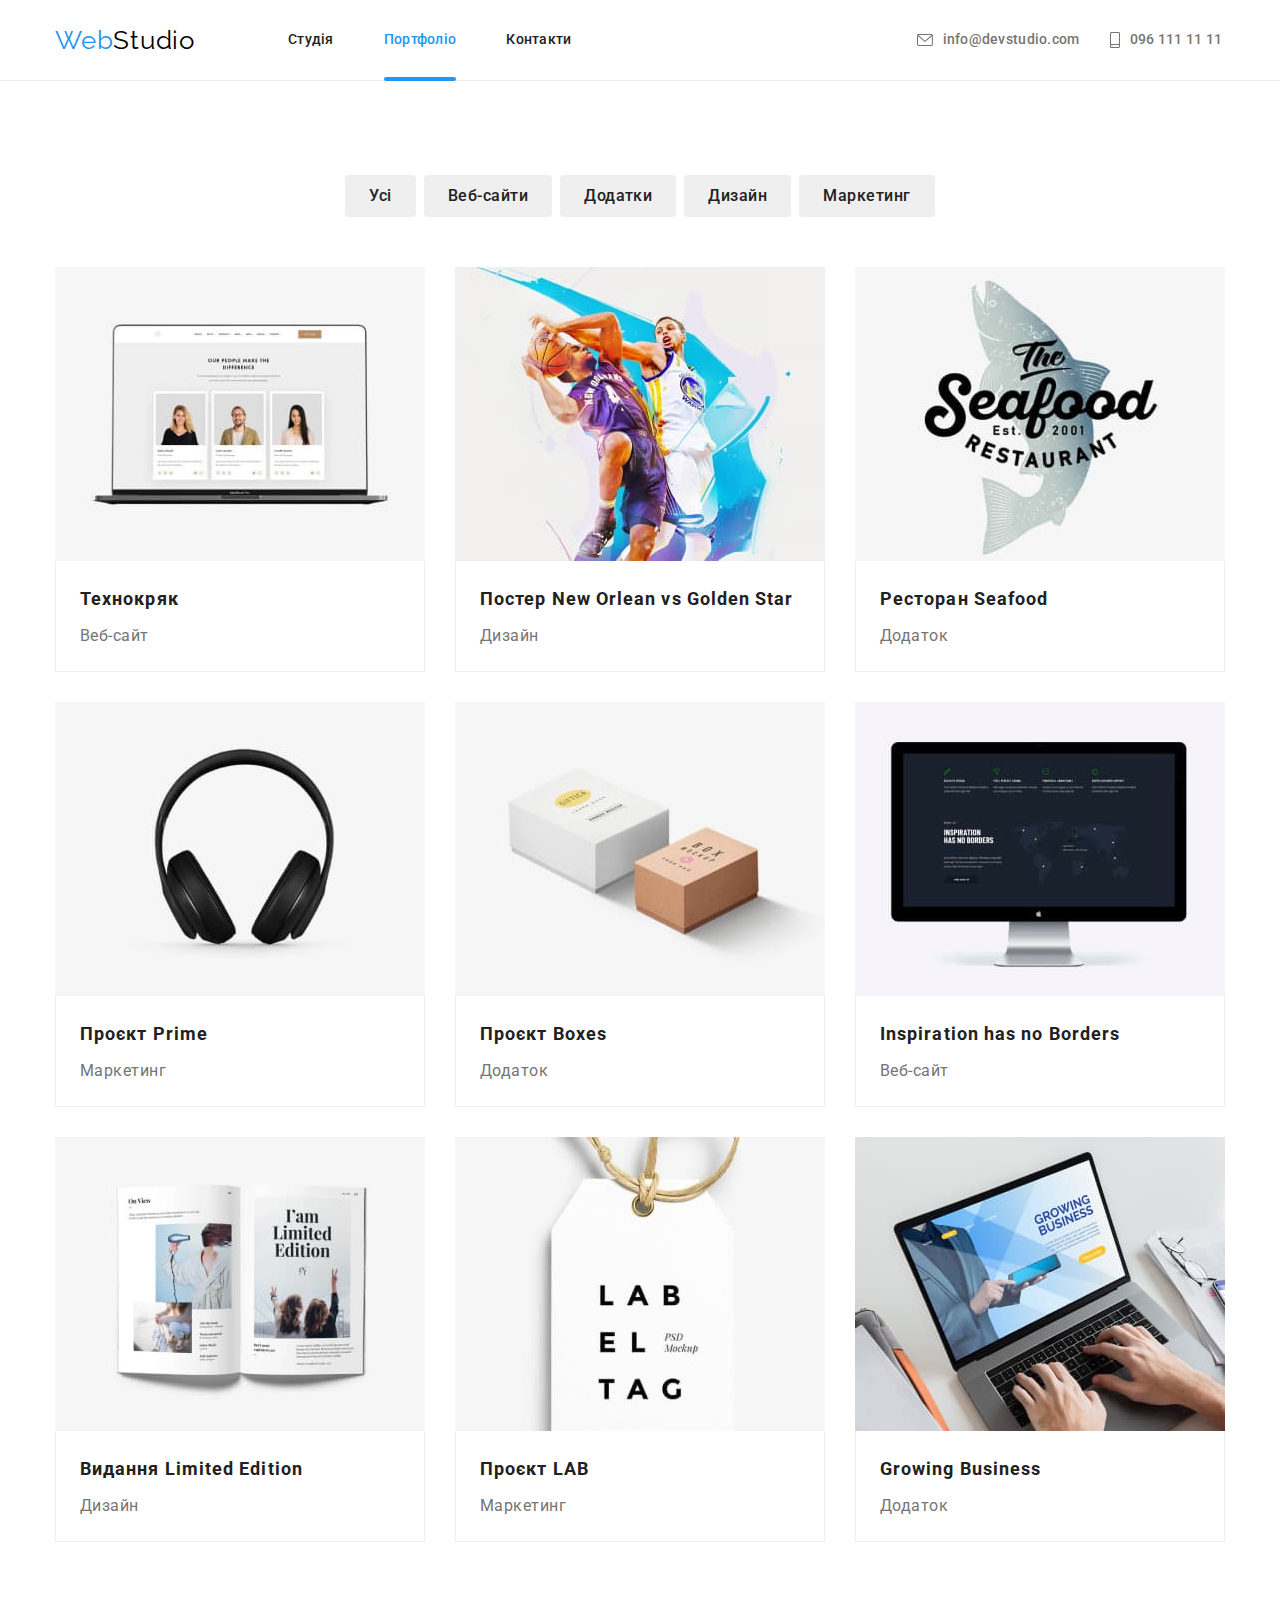
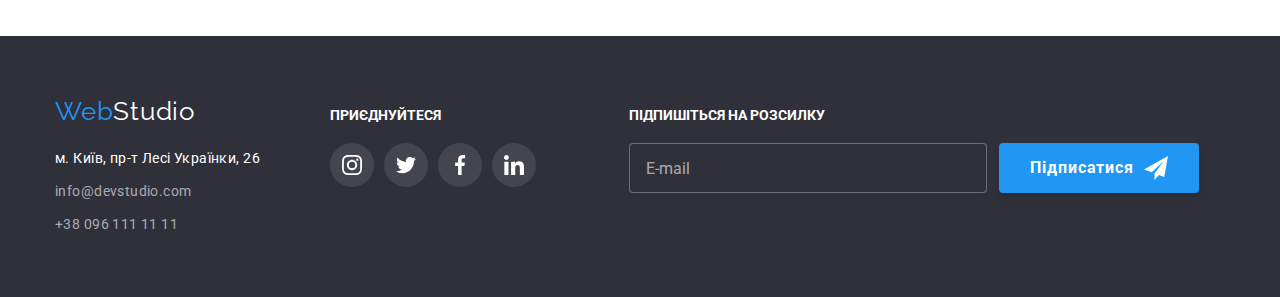
==== commit 8fbce168: "adaptive-two" ====
--- a/portfolio.html
+++ b/portfolio.html
@@ -35,9 +35,7 @@
           <nav>
             <ul class="list navigation header__navigation">
               <li class="navigation__list navigation__li">
-                <a class="navigation__link link" href="./index.html"
-                  >Студія</a
-                >
+                <a class="navigation__link link" href="./index.html">Студія</a>
               </li>
               <li class="navigation__list navigation__li">
                 <a class="navigation__link current link" href="./portfolio.html"
@@ -51,12 +49,16 @@
           </nav>
 
           <ul class="list retreat notnavigation notnavigation__menu">
-            <li class="notnavigation__list">
+            <li class="notnav__list">
               <a
                 class="notnavigation__tel notnavigation__gap link"
                 href="mailto:info@devstudio.com"
               >
-                <svg class="notnavigation__icons" width="16" height="12">
+                <svg
+                  class="notnavigation__icons icon-mail"
+                  width="14"
+                  height="10"
+                >
                   <use href="./images/icon.svg#icon-envelope-hover"></use>
                 </svg>
                 info@devstudio.com
@@ -64,7 +66,11 @@
             </li>
             <li>
               <a class="tel-mail notnavigation__gap link" href="tel:0961111111">
-                <svg class="notnavigation__icons" width="10" height="16">
+                <svg
+                  class="notnavigation__icons icon-tel"
+                  width="10"
+                  height="14"
+                >
                   <use href="./images/icon.svg#icon-smartphone"></use>
                 </svg>
                 096 111 11 11</a
@@ -166,14 +172,43 @@
             <li class="main-background text-portfolio">
               <a class="link portfolio-hover" href="./images/texno.jpg">
                 <div class="portfolio-fon">
-                  <img src="images/texno.jpg" alt="Веб-сайт" width="370" />
-                  <p class="text-absolute">
-                    Ресурс пропонує комплексні пропозиції з різним рівнем
-                    функціоналу та сервісів. Все це дозволить відвідувачу
-                    отримати вичерпні відомості про компанію чи приватну особу.
-                  </p>
-                </div>
-                <div class="portfolio-subjunctive">
+                  <picture>
+                    <source
+                      srcset="
+                        ./images/texno.jpg         1x,
+                        ./images/texno-2x-desk.jpg 2x
+                      "
+                      media="(min-widht: 1200px)"
+                    />
+                    <source
+                      srcset="
+                        ./images/texno-1x-tab.jpg 1x,
+                        ./images/texno-2x-tab.jpg 2x
+                      "
+                      media="(min-widht: 768px)"
+                    />
+                    <source
+                      srcset="
+                        ./images/texno-1x-mob.jpg 1x,
+                        ./images/texno-2x-mob.jpg 2x
+                      "
+                      media="(max-widht: 767px)"
+                    />
+                    <img
+                      class="photo-portfolio"
+                      src="images/texno.jpg"
+                      alt="Веб-сайт"
+                      width="450"
+                    />
+                  </picture>
+
+                  <p class="text-absolute">
+                    Ресурс пропонує комплексні пропозиції з різним рівнем
+                    функціоналу та сервісів. Все це дозволить відвідувачу
+                    отримати вичерпні відомості про компанію чи приватну особу.
+                  </p>
+                </div>
+                <div class="portfolio-subjunctive portfolio-texno">
                   <h2 class="main img-link">Технокряк</h2>
                   <p class="main-content img-linktwo">Веб-сайт</p>
                 </div>
@@ -182,7 +217,36 @@
             <li class="main-background text-portfolio">
               <a class="link portfolio-hover" href="./images/poster.jpg">
                 <div class="portfolio-fon">
-                  <img src="images/poster.jpg" alt="Постер" width="370" />
+                  <picture>
+                    <source
+                      srcset="
+                        ./images/poster.jpg         1x,
+                        ./images/poster-2x-desk.jpg 2x
+                      "
+                      media="(min-widht: 1200px)"
+                    />
+                    <source
+                      srcset="
+                        ./images/poster-1x-tab.jpg 1x,
+                        ./images/poster-2x-tab.jpg 2x
+                      "
+                      media="(min-widht: 768px)"
+                    />
+                    <source
+                      srcset="
+                        ./images/poster-1x-mob.jpg 1x,
+                        ./images/poster-2x-mob.jpg 2x
+                      "
+                      media="(max-widht: 767px)"
+                    />
+                    <img
+                      class="photo-portfolio"
+                      src="images/poster.jpg"
+                      alt="Постер"
+                      width="450"
+                    />
+                  </picture>
+
                   <p class="text-absolute">
                     Ресурс пропонує комплексні пропозиції з різним рівнем
                     функціоналу та сервісів. Все це дозволить відвідувачу
@@ -201,7 +265,36 @@
             <li class="main-background text-portfolio">
               <a class="link portfolio-hover" href="./images/rest.jpg">
                 <div class="portfolio-fon">
-                  <img src="images/rest.jpg" alt="Логотип" width="370" />
+                  <picture>
+                    <source
+                      srcset="
+                        ./images/rest.jpg         1x,
+                        ./images/rest-2x-desk.jpg 2x
+                      "
+                      media="(min-widht: 1200px)"
+                    />
+                    <source
+                      srcset="
+                        ./images/rest-1x-tab.jpg 1x,
+                        ./images/rest-2x-tab.jpg 2x
+                      "
+                      media="(min-widht: 768px)"
+                    />
+                    <source
+                      srcset="
+                        ./images/rest-1x-mob.jpg 1x,
+                        ./images/rest-2x-mob.jpg 2x
+                      "
+                      media="(max-widht: 767px)"
+                    />
+                    <img
+                      class="photo-portfolio"
+                      src="images/rest.jpg"
+                      alt="Логотип"
+                      width="450"
+                    />
+                  </picture>
+
                   <p class="text-absolute">
                     Ресурс пропонує комплексні пропозиції з різним рівнем
                     функціоналу та сервісів. Все це дозволить відвідувачу
@@ -217,7 +310,36 @@
             <li class="main-background text-portfolio">
               <a class="link portfolio-hover" href="./images/prime.jpg">
                 <div class="portfolio-fon">
-                  <img src="images/prime.jpg" alt="Навушники" width="370" />
+                  <picture>
+                    <source
+                      srcset="
+                        ./images/prime.jpg         1x,
+                        ./images/prime-2x-desk.jpg 2x
+                      "
+                      media="(min-widht: 1200px)"
+                    />
+                    <source
+                      srcset="
+                        ./images/prime-1x-tab.jpg 1x,
+                        ./images/prime-2x-tab.jpg 2x
+                      "
+                      media="(min-widht: 768px)"
+                    />
+                    <source
+                      srcset="
+                        ./images/prime-1x-mob.jpg 1x,
+                        ./images/prime-2x-mob.jpg 2x
+                      "
+                      media="(max-widht: 767px)"
+                    />
+                    <img
+                      class="photo-portfolio"
+                      src="images/prime.jpg"
+                      alt="Навушники"
+                      width="450"
+                    />
+                  </picture>
+
                   <p class="text-absolute">
                     Ресурс пропонує комплексні пропозиції з різним рівнем
                     функціоналу та сервісів. Все це дозволить відвідувачу
@@ -233,7 +355,33 @@
             <li class="main-background text-portfolio">
               <a class="link portfolio-hover" href="./images/box.jpg">
                 <div class="portfolio-fon">
-                  <img src="images/box.jpg" alt="Коробки" width="370" />
+                  <picture>
+                    <source
+                      srcset="./images/box.jpg 1x, ./images/box-2x-desk.jpg 2x"
+                      media="(min-widht: 1200px)"
+                    />
+                    <source
+                      srcset="
+                        ./images/box-1x-tab.jpg 1x,
+                        ./images/box-2x-tab.jpg 2x
+                      "
+                      media="(min-widht: 768px)"
+                    />
+                    <source
+                      srcset="
+                        ./images/box-1x-mob.jpg 1x,
+                        ./images/box-2x-mob.jpg 2x
+                      "
+                      media="(max-widht: 767px)"
+                    />
+                    <img
+                      class="photo-portfolio"
+                      src="images/box.jpg"
+                      alt="Коробки"
+                      width="450"
+                    />
+                  </picture>
+
                   <p class="text-absolute">
                     Ресурс пропонує комплексні пропозиції з різним рівнем
                     функціоналу та сервісів. Все це дозволить відвідувачу
@@ -249,7 +397,36 @@
             <li class="main-background text-portfolio">
               <a class="link portfolio-hover" href="./images/border.jpg">
                 <div class="portfolio-fon">
-                  <img src="images/border.jpg" alt="Монітор" width="370" />
+                  <picture>
+                    <source
+                      srcset="
+                        ./images/border.jpg         1x,
+                        ./images/border-2x-desk.jpg 2x
+                      "
+                      media="(min-widht: 1200px)"
+                    />
+                    <source
+                      srcset="
+                        ./images/border-1x-tab.jpg 1x,
+                        ./images/border-2x-tab.jpg 2x
+                      "
+                      media="(min-widht: 768px)"
+                    />
+                    <source
+                      srcset="
+                        ./images/border-1x-mob.jpg 1x,
+                        ./images/border-2x-mob.jpg 2x
+                      "
+                      media="(max-widht: 767px)"
+                    />
+                    <img
+                      class="photo-portfolio"
+                      src="images/border.jpg"
+                      alt="Монітор"
+                      width="450"
+                    />
+                  </picture>
+
                   <p class="text-absolute">
                     Ресурс пропонує комплексні пропозиції з різним рівнем
                     функціоналу та сервісів. Все це дозволить відвідувачу
@@ -265,7 +442,36 @@
             <li class="main-background text-portfolio">
               <a class="link portfolio-hover" href="./images/book.jpg">
                 <div class="portfolio-fon">
-                  <img src="images/book.jpg" alt="Книжка" width="370" />
+                  <picture>
+                    <source
+                      srcset="
+                        ./images/book.jpg         1x,
+                        ./images/book-2x-desk.jpg 2x
+                      "
+                      media="(min-widht: 1200px)"
+                    />
+                    <source
+                      srcset="
+                        ./images/book-1x-tab.jpg 1x,
+                        ./images/book-2x-tab.jpg 2x
+                      "
+                      media="(min-widht: 768px)"
+                    />
+                    <source
+                      srcset="
+                        ./images/book-1x-mob.jpg 1x,
+                        ./images/book-2x-mob.jpg 2x
+                      "
+                      media="(max-widht: 767px)"
+                    />
+                    <img
+                      class="photo-portfolio"
+                      src="images/book.jpg"
+                      alt="Книжка"
+                      width="450"
+                    />
+                  </picture>
+
                   <p class="text-absolute">
                     Ресурс пропонує комплексні пропозиції з різним рівнем
                     функціоналу та сервісів. Все це дозволить відвідувачу
@@ -281,7 +487,33 @@
             <li class="main-background text-portfolio">
               <a class="link portfolio-hover" href="./images/lab.jpg">
                 <div class="portfolio-fon">
-                  <img src="images/lab.jpg" alt="Етикетка" width="370" />
+                  <picture>
+                    <source
+                      srcset="./images/lab.jpg 1x, ./images/lab-2x-desk.jpg 2x"
+                      media="(min-widht: 1200px)"
+                    />
+                    <source
+                      srcset="
+                        ./images/lab-1x-tab.jpg 1x,
+                        ./images/lab-2x-tab.jpg 2x
+                      "
+                      media="(min-widht: 768px)"
+                    />
+                    <source
+                      srcset="
+                        ./images/lab-1x-mob.jpg 1x,
+                        ./images/lab-2x-mob.jpg 2x
+                      "
+                      media="(max-widht: 767px)"
+                    />
+                    <img
+                      class="photo-portfolio"
+                      src="images/lab.jpg"
+                      alt="Етикетка"
+                      width="450"
+                    />
+                  </picture>
+
                   <p class="text-absolute">
                     Ресурс пропонує комплексні пропозиції з різним рівнем
                     функціоналу та сервісів. Все це дозволить відвідувачу
@@ -297,7 +529,36 @@
             <li class="main-background text-portfolio">
               <a class="link portfolio-hover" href="./images/grow.jpg">
                 <div class="portfolio-fon">
-                  <img src="images/grow.jpg" alt="Ноутбук" width="370" />
+                  <picture>
+                    <source
+                      srcset="
+                        ./images/grow.jpg         1x,
+                        ./images/grow-2x-desk.jpg 2x
+                      "
+                      media="(min-widht: 1200px)"
+                    />
+                    <source
+                      srcset="
+                        ./images/grow-1x-tab.jpg 1x,
+                        ./images/grow-2x-tab.jpg 2x
+                      "
+                      media="(min-widht: 768px)"
+                    />
+                    <source
+                      srcset="
+                        ./images/grow-1x-mob.jpg 1x,
+                        ./images/grow-2x-mob.jpg 2x
+                      "
+                      media="(max-widht: 767px)"
+                    />
+                    <img
+                      class="photo-portfolio"
+                      src="images/grow.jpg"
+                      alt="Ноутбук"
+                      width="450"
+                    />
+                  </picture>
+
                   <p class="text-absolute">
                     Ресурс пропонує комплексні пропозиції з різним рівнем
                     функціоналу та сервісів. Все це дозволить відвідувачу
@@ -346,7 +607,7 @@
                   </li>
                   <li class="addressli">
                     <a class="text-address-tel link" href="tel:0961111111">
-                      096 111 11 11</a
+                      +38 096 111 11 11</a
                     >
                   </li>
                 </ul>
--- a/css/main.min.css
+++ b/css/main.min.css
@@ -1 +1 @@
-:root{--advantage-color: #ffffff;--text-color: #212121;--btn-color: #2196f3;--header-footer-color: #2f303a;--text-color-light: #757575;--text-logo: #000000;--btn-color-dark: #188ce8;--color-section: #f5f4fa;--address-color: rgba(255, 255, 255, 0.6);--list-app-icons: #afb1b8;--hero-img: #c4c4c4;--bg-gradient:linear-gradient( to right, rgba(47, 48, 58, 0.4), rgba(47, 48, 58, 0.4))}.visually-hidden{position:absolute;white-space:nowrap;width:1px;height:1px;overflow:hidden;border:0;padding:0;clip:rect(0 0 0 0);-webkit-clip-path:inset(50%);clip-path:inset(50%);margin:-1px}p,h1,h2,h3,h4,h5,h6{margin:0}ul{margin:0;padding:0}img{display:block;min-width:100%;height:auto}body{font-family:"Roboto","Raleway",sans-serif;color:var(--text-color);background-color:var(--advantage-color)}.link{text-decoration:none}.list{list-style:none}.no-scroll{overflow:hidden}.container{width:100%;padding-left:15px;padding-right:15px;margin:0 auto}@media screen and (min-width: 480px){.container{width:480px}}@media screen and (min-width: 768px){.container{width:768px}}@media screen and (min-width: 1200px){.container{width:1200px}}.logo--wite{color:var(--advantage-color)}.logo--dark{color:var(--text-logo)}.photo{display:block;max-width:100%}.btn{display:flex;flex-wrap:wrap;gap:8px;margin-bottom:50px}@media screen and (min-width: 1200px){.btn{flex-wrap:nowrap;justify-content:center}}.buttons{font-family:inherit;font-weight:500;font-size:16px;line-height:1.63;letter-spacing:.03em;color:var(--text-color);cursor:pointer;border-color:rgba(0,0,0,0);padding:6px 22px;border-radius:4px;gap:8px;transition:color 250ms cubic-bezier(0.4, 0, 0.2, 1),background-color 250ms cubic-bezier(0.4, 0, 0.2, 1),box-shadow 250ms cubic-bezier(0.4, 0, 0.2, 1)}.buttons:hover,.buttons:focus{background-color:var(--btn-color);color:var(--advantage-color);box-shadow:0px 3px 1px rgba(0,0,0,.1),0px 1px 2px rgba(0,0,0,.08),0px 2px 2px rgba(0,0,0,.12)}.section{padding-top:60px;padding-bottom:60px}@media screen and (min-width: 1200px){.section{padding-top:94px;padding-bottom:94px}}.section1{padding-bottom:60px;padding-top:60px}@media screen and (min-width: 1200px){.section1{padding-bottom:47px;padding-top:94px}}.section2{padding-top:47px;padding-bottom:94px}.title--section{font-weight:700;font-size:24px;line-height:33px;letter-spacing:.03em;margin:0 auto;text-align:center;margin-bottom:30px}@media screen and (min-width: 480px){.title--section{font-size:28px;line-height:33px;margin-bottom:30px}}@media screen and (min-width: 1200px){.title--section{font-size:36px;line-height:1.17;margin-bottom:50px}}.backdrop{position:fixed;top:0;width:100%;height:100%;background-color:rgba(0,0,0,.1);transition:opacity 250ms cubic-bezier(0.4, 0, 0.2, 1),visibility 250ms cubic-bezier(0.4, 0, 0.2, 1)}.is-hidden{opacity:0;visibility:hidden;pointer-events:none}.backdrop.is-hidden .modal{transform:translate(-50%, -50%) scaleX(0)}.modal{width:300px;min-height:609px;background-color:var(--advantage-color);position:absolute;top:50%;left:50%;transform:translate(-50%, -50%) scaleX(1);transition:transform 250ms cubic-bezier(0.4, 0, 0.2, 1);padding:40px 40px}@media screen and (min-width: 480px){.modal{width:450px}}@media screen and (min-width: 1200px){.modal{width:528px;min-height:581px}}.modal-btn{width:30px;height:30px;border:1px solid rgba(0,0,0,.1);border-radius:50%;background-color:rgba(0,0,0,0);position:absolute;right:8px;top:8px;display:flex;align-items:center;justify-content:center;padding:0;cursor:pointer;color:var(--text-logo);transition:color 250ms cubic-bezier(0.4, 0, 0.2, 1),background-color 250ms cubic-bezier(0.4, 0, 0.2, 1)}.modal-close-item{fill:currentColor}.modal-close-item:hover,.modal-close-item:focus{fill:#188ce8}.modal-text{font-weight:700;font-size:20px;line-height:23px;letter-spacing:.03em;text-align:center;margin-bottom:12px}.modal-end-btn{display:flex;justify-content:center;align-items:center;margin-top:30px}.button-modal{border:none;outline:none;text-align:center;padding:10px;min-width:200px;font-family:inherit;font-weight:700;font-size:16px;line-height:30px;letter-spacing:.06em;cursor:pointer;background-color:var(--btn-color);color:var(--advantage-color);border-color:rgba(0,0,0,0);border-radius:4px;box-shadow:0px 4px 4px rgba(0,0,0,.15);transition:color 250ms cubic-bezier(0.4, 0, 0.2, 1),background-color 250ms cubic-bezier(0.4, 0, 0.2, 1)}.button-modal:hover,.button-modal:focus{background-color:var(--btn-color-dark);color:var(--advantage-color)}.form-fild{display:flex;flex-direction:column;margin-bottom:10px;position:relative;color:var(--text-color)}.form-name{fill:currentColor;position:absolute;top:50%;left:12px}.form-fild input:focus~.form-name{fill:var(--btn-color)}.form-fild label{margin-bottom:4px;font-style:Regular;font-size:12px;line-height:14px;letter-spacing:.01em}.form-fild input{margin:0;padding:0;border:1px solid rgba(33,33,33,.2);border-radius:4px;height:40px;width:220px;padding-left:42px}@media screen and (min-width: 480px){.form-fild input{width:370px}}@media screen and (min-width: 1200px){.form-fild input{width:448px}}.form-fild input:focus{border-color:var(--btn-color)}.form-fild-two{margin-bottom:20px}.form-fild-two label{margin-bottom:4px;font-style:Regular;font-size:12px;line-height:14px;letter-spacing:.01em;color:var(--text-color-light)}.form-fild-two textarea{display:flex;border:1px solid rgba(33,33,33,.2);border-radius:4px;width:220px;height:120px;margin-top:4px;padding:12px 16px;font-style:Regular;font-size:12px;line-height:14px;letter-spacing:.01em;outline:none}@media screen and (min-width: 480px){.form-fild-two textarea{width:370px}}@media screen and (min-width: 1200px){.form-fild-two textarea{width:448px}}.form-fild-two textarea:focus{border-color:var(--btn-color)}.form-fild-two textarea::-moz-placeholder{font-size:12px;line-height:14px;letter-spacing:.01em;color:rgba(117,117,117,.5)}.form-fild-two textarea:-ms-input-placeholder{font-size:12px;line-height:14px;letter-spacing:.01em;color:rgba(117,117,117,.5)}.form-fild-two textarea::placeholder{font-size:12px;line-height:14px;letter-spacing:.01em;color:rgba(117,117,117,.5)}.div-conditions{display:flex;justify-content:center;align-items:center}.custom-checkbox{position:relative;display:inline-block;width:16px;height:15px;border:2px solid var(--text-color);border-radius:2px;background-color:var(--advantage-color);vertical-align:sub;margin-right:7px;padding-left:1px}.custom-checkbox::before{content:"";display:inline-block;width:16px;height:15px;background-image:url(../images/two.svg);background-size:contain;background-repeat:no-repeat;border:2px solid var(--btn-color);position:absolute;left:50%;top:-18%;transform:translate(-50%);border-radius:2px;background-color:var(--btn-color);opacity:0;transition:250ms cubic-bezier(0.4, 0, 0.2, 1)}.real-checkbox:checked+.custom-checkbox::before{opacity:1}.real-checkbox{width:0;height:0;opacity:0;position:absolute;z-index:-1}.god-text{font-style:Regular;font-size:14px;line-height:24px;letter-spacing:.03em;color:var(--text-color-light)}.god-text-next{font-style:Regular;font-size:14px;line-height:24px;letter-spacing:.03em;color:var(--btn-color);text-underline-offset:3px}.header__nav{display:none}@media screen and (min-width: 768px){.header__nav{display:flex}}.header{background-color:var(--advantage-color);border-bottom:1px solid #ececec}.header__container{display:flex;align-items:center;padding:10px}@media screen and (min-width: 768px){.header__container{padding-left:15px;padding-right:15px;padding-bottom:0px;padding-top:0px}}.logo{font-family:"Raleway",sans-serif;font-size:24px;line-height:28px;letter-spacing:.03em}@media screen and (min-width: 1200px){.logo{font-size:26px;line-height:1.19}}.logo__navigation{color:var(--btn-color)}.header__navigation{display:flex;margin-left:88px}@media screen and (min-width: 1200px){.header__navigation{margin-left:93px}}.navigation__li{margin-right:50px}.navigation__li:last-child{margin-right:0px}.navigation__link{font-weight:500;font-size:14px;line-height:1.14;letter-spacing:.02em;color:var(--text-color);display:block;padding-top:32px;padding-bottom:32px;transition:color 250ms cubic-bezier(0.4, 0, 0.2, 1);position:relative}.navigation__link:focus,.navigation__link:hover{color:var(--btn-color)}.navigation__link.link.current{color:var(--btn-color)}.navigation__link.link.current::after{content:"";display:block;width:100%;height:4px;background-color:var(--btn-color);border-radius:2px;margin-bottom:-1px;left:0;bottom:0;position:absolute;transition:opaciti 250ms cubic-bezier(0.4, 0, 0.2, 1)}.current{color:var(--btn-color)}.retreat{gap:30px}.notnavigation__menu{margin-left:95px}@media screen and (min-width: 1200px){.notnavigation__menu{display:flex;justify-content:center;align-items:center;margin-left:345px}}.tel-mail{font-style:normal;font-weight:500;font-size:12px;line-height:1.14;letter-spacing:.02em;padding-top:10px;color:var(--text-color-light);display:flex;align-items:center;transition:color 250ms cubic-bezier(0.4, 0, 0.2, 1)}.tel-mail:hover,.tel-mail:focus{color:var(--btn-color)}@media screen and (min-width: 1200px){.tel-mail{font-size:14px;padding-top:0px}}.notnavigation__tel{font-style:normal;font-weight:500;font-size:12px;line-height:1.14;letter-spacing:.02em;color:var(--text-color-light);padding-top:21px;display:flex;align-items:center;transition:color 250ms cubic-bezier(0.4, 0, 0.2, 1)}.notnavigation__tel:hover,.notnavigation__tel:focus{color:var(--btn-color)}@media screen and (min-width: 1200px){.notnavigation__tel{font-size:14px;padding-top:0px}}.notnavigation__gap{gap:10px}.notnavigation__icons{fill:currentColor}.menu-open-btn{margin-left:auto;width:40px;height:40px;display:flex;align-items:center;justify-content:center;padding:0;background-color:rgba(0,0,0,0);border:none}@media screen and (min-width: 768px){.menu-open-btn{display:none}}.menu-close-btn{margin-left:auto;width:40px;height:40px;display:flex;align-items:center;justify-content:center;padding:0;background-color:rgba(0,0,0,0);border:none;position:absolute;right:15px;top:10px}.mob-menu{position:fixed;top:0;background-color:var(--advantage-color);width:100vw;height:100vh;padding-top:48px;padding-bottom:48px}@media screen and (min-width: 480px){.mob-menu{padding-left:25px;padding-right:68px}}.mob-menu>.container{height:100%;display:flex;flex-direction:column;justify-content:space-between;overflow:auto}.mob-menu__notnavigation__icons{fill:var(--text-color)}.mob-menu__notnavigation__icons:hover,.mob-menu__notnavigation__icons:focus,.mob-menu__notnavigation__icons:active{fill:var(--btn-color)}.mob-menu__navigation{margin-bottom:50px}.mob-menu__navigation__list:not(:last-child){padding-bottom:32px}.mob-menu__navigation__link{font-weight:500;font-size:35px;line-height:47px;letter-spacing:.02em;color:var(--text-color)}@media screen and (min-width: 480px){.mob-menu__navigation__link{font-size:40px}}.current{color:var(--btn-color)}@media screen and (min-width: 768px){.mob-menu__top{display:none}}@media screen and (min-width: 768px){.mob-menu__top__bottom{display:none}}.mob-menu__notnavigation__ml{display:block;font-weight:500;font-size:20px;line-height:28px;letter-spacing:.02em;color:var(--text-color-light);padding-bottom:64px}@media screen and (min-width: 480px){.mob-menu__notnavigation__ml{font-size:24px}}.mob-menu__notnavigation__tel{display:block;font-weight:500;letter-spacing:.02em;color:var(--btn-color);padding-bottom:32px;font-size:25px;line-height:40px}@media screen and (min-width: 480px){.mob-menu__notnavigation__tel{font-size:34px}}.mob-list{display:flex}.mob-list__li{font-weight:500;font-size:15px;line-height:22px;letter-spacing:.02em;color:var(--btn-color)}.mob-list__li.mob-list__li:not(:last-child){padding-right:5px;border-right:1px solid rgba(33,33,33,.2)}.mob-list__li.mob-list__li:not(:first-child){padding-left:5px}@media screen and (min-width: 480px){.mob-list__li.mob-list__li:not(:last-child){padding-right:10px;border-right:1px solid rgba(33,33,33,.2)}.mob-list__li.mob-list__li:not(:first-child){padding-left:10px}}@media screen and (min-width: 480px){.mob-list__li{font-size:18px}}.hero{background:var(--header-footer-color);padding:118px 0px 118px 0px;text-align:center}@media screen and (min-width: 1200px){.hero{padding:200px 0px 200px 0px}}.hero-img{max-width:480px;margin-left:auto;margin-right:auto;background-image:url(/images/hero-bg-mob.jpg),var(--bg-gradient);background-repeat:no-repeat;background-position:center;background-size:cover;background-color:var(--hero-img)}@media(min-device-pixel-ratio: 2),(-webkit-min-device-pixel-ratio: 2),(min-resolution: 192dpi),(min-resolution: 2dppx){.hero-img{background-image:url(/images/hero-bg-mob-2x.jpg),var(--bg-gradient)}}@media screen and (min-width: 768px){.hero-img{max-width:768px;background-image:var(--bg-gradient),url(/images/hero-bg-tab.jpg)}}@media screen and (min-width: 768px)and (min-device-pixel-ratio: 2),screen and (min-width: 768px)and (-webkit-min-device-pixel-ratio: 2),screen and (min-width: 768px)and (min-resolution: 192dpi),screen and (min-width: 768px)and (min-resolution: 2dppx){.hero-img{background-image:var(--bg-gradient),url(/images/hero-bg-tab-2x.jpg)}}@media screen and (min-width: 1200px){.hero-img{max-width:1600px;background-image:var(--bg-gradient),url(/images/fonn.jpg)}}@media screen and (min-width: 1200px)and (min-device-pixel-ratio: 2),screen and (min-width: 1200px)and (-webkit-min-device-pixel-ratio: 2),screen and (min-width: 1200px)and (min-resolution: 192dpi),screen and (min-width: 1200px)and (min-resolution: 2dppx){.hero-img{background-image:var(--bg-gradient),url(/images/fonn-2x.jpg)}}.hero-title{font-weight:900;font-size:26px;line-height:42px;letter-spacing:.06em;text-transform:uppercase;color:var(--advantage-color);text-align:center}@media screen and (min-width: 768px){.hero-title{font-size:26px;line-height:42px;max-width:365px;margin:0 auto}}@media screen and (min-width: 1200px){.hero-title{font-size:44px;line-height:1.36;max-width:696px;margin:0 auto}}.hero-button{font-family:inherit;font-weight:700;font-size:16px;line-height:1.88;letter-spacing:.06em;cursor:pointer;background-color:var(--btn-color);color:var(--advantage-color);border-color:rgba(0,0,0,0);border-radius:4px;margin-top:30px;padding:10px 24px;box-shadow:0px 4px 4px rgba(0,0,0,.15);transition:color 250ms cubic-bezier(0.4, 0, 0.2, 1),background-color 250ms cubic-bezier(0.4, 0, 0.2, 1)}@media screen and (min-width: 1200px){.hero-button{padding:10px 32px}}.hero-button:hover,.hero-button:focus{background-color:var(--btn-color-dark);color:var(--advantage-color)}@media screen and (min-width: 768px){.benefits{display:flex;flex-wrap:wrap;justify-content:center;gap:30px}}@media screen and (min-width: 1200px){.benefits{display:flex;flex-wrap:nowrap;gap:0px}}.benefits__list{margin-bottom:30px}.benefits__list:last-child{margin-bottom:0px}@media screen and (min-width: 1200px){.benefits__list{margin-right:30px}.benefits__list:last-child{margin-right:0px}}.benefits__list::before{content:"";display:block;height:120px;margin-bottom:30px;background-color:var(--color-section);background-size:contain;background-repeat:no-repeat;background-position:center;border-radius:4px}@media screen and (min-width: 768px){.benefits__list::before{width:354px}}@media screen and (min-width: 1200px){.benefits__list::before{width:270px}}@media screen and (min-width: 768px){.benefits__details{max-width:354px}}.benefits__details::before{background-image:url(../images/Group.svg);background-size:70px}@media screen and (min-width: 768px){.benefits__punctuality{max-width:354px}}@media screen and (min-width: 768px){.benefits__punctuality{max-width:354px}}.benefits__punctuality::before{background-image:url(../images/clock.svg);background-size:70px}@media screen and (min-width: 768px){.benefits__punctuality{max-width:354px}}@media screen and (min-width: 768px){.benefits__planning{max-width:354px}}.benefits__planning::before{background-image:url(../images/diagram.svg);background-size:70px}@media screen and (min-width: 768px){.benefits__technologies{max-width:354px}}.benefits__technologies::before{background-image:url(../images/astronaut.svg);background-size:70px}.benefits__title{font-weight:700;font-size:14px;line-height:1.14;letter-spacing:.03em;text-transform:uppercase;margin-bottom:10px}.benefits__text{font-size:14px;line-height:1.71;letter-spacing:.03em;color:var(--text-color-light)}.works{display:flex;gap:30px}.works__mobile{display:none}@media screen and (min-width: 1200px){.works__mobile{display:inline}}.works__description{background-color:rgba(47,48,58,.8);height:70px;width:370px;align-items:center;position:absolute;justify-content:center;bottom:0;right:0;display:flex;color:var(--advantage-color);font-weight:700;line-height:16px;letter-spacing:.03em;font-size:14px}.works__div{position:relative}.title-section-background{background-color:var(--color-section)}.title-namefirst{background-color:var(--advantage-color);text-align:center;box-shadow:0px 1px 3px rgba(0,0,0,.12),0px 1px 1px rgba(0,0,0,.14),0px 2px 1px rgba(0,0,0,.2);border-radius:0px 0px 4px 4px;width:100%}@media screen and (min-width: 768px){.title-namefirst{width:calc((100% - 30px)/2)}}@media screen and (min-width: 1200px){.title-namefirst{width:calc((100% - 90px)/4)}}.subjunctive{padding-top:30px;padding-bottom:30px}.title-name{font-size:16px;line-height:1.19;letter-spacing:.03em;margin-bottom:10px}.title-profession{font-size:16px;line-height:1.19;letter-spacing:.03em;color:var(--text-color-light);margin-bottom:16px}.list-app-ul{display:flex;justify-content:center;gap:10px}.list-app{width:44px;height:44px;border-radius:50%;display:flex;align-items:center;justify-content:center;color:var(--list-app-icons);transition:background-color 250ms cubic-bezier(0.4, 0, 0.2, 1),color 250ms cubic-bezier(0.4, 0, 0.2, 1)}.list-app:hover,.list-app:focus{background-color:var(--btn-color);color:var(--advantage-color)}.list-app-icons{fill:currentColor}.title-center{display:flex;flex-wrap:wrap;gap:30px;justify-content:center}.customers-ul{display:flex;justify-content:center;gap:30px}.title-center-customers{display:flex;flex-wrap:wrap;gap:30px;justify-content:center}.customers-list{display:flex;align-items:center;justify-content:center;width:210px;height:92px;border:1px solid var(--list-app-icons);border-radius:4px;color:var(--list-app-icons);transition:color 250ms cubic-bezier(0.4, 0, 0.2, 1),border-color 250ms cubic-bezier(0.4, 0, 0.2, 1)}@media screen and (min-width: 1200px){.customers-list{width:170px;height:92px}}.customers-list:hover,.customers-list:focus{border-color:var(--btn-color);color:var(--btn-color)}.customers-list-svg{fill:currentColor}.menu-services{display:flex;flex-wrap:wrap;gap:30px}.main-background{background-color:var(--advantage-color);width:370px;position:relative}.portfolio-hover{display:inline-block;font-size:0;line-height:0;transition:box-shadow 250ms cubic-bezier(0.4, 0, 0.2, 1)}.portfolio-hover:hover,.portfolio-hover:focus{box-shadow:0px 1px 1px rgba(0,0,0,.12),0px 4px 4px rgba(0,0,0,.06),1px 4px 6px rgba(0,0,0,.16)}.portfolio-fon{position:relative;font-size:0;line-height:0;overflow:hidden}.text-absolute{position:absolute;top:0;left:0;font-size:18px;line-height:28px;background-color:rgba(33,150,243,.9);color:var(--advantage-color);padding:63px 24px 56px 24px;height:100%;transform:translateY(100%);transition:transform 250ms cubic-bezier(0.4, 0, 0.2, 1);overflow:auto}.portfolio-hover:hover .text-absolute{transform:translateY(0)}.portfolio-subjunctive{padding:20px 24px;border-left:1px solid #eee;border-bottom:1px solid #eee;border-right:1px solid #eee;width:370px}.main{font-weight:700;font-size:18px;line-height:2;letter-spacing:.06em;color:var(--text-color)}.img-link{margin-bottom:4px}.main-content{font-size:16px;line-height:1.88;letter-spacing:.03em;color:var(--text-color-light)}.footer-menu{background-color:var(--header-footer-color);padding-top:60px;padding-bottom:60px}.logo-futer{display:flex;justify-content:center;align-items:center}@media screen and (min-width: 1200px){.logo-futer{display:inline}}.futer-ul{display:flex;flex-wrap:wrap;justify-content:center;align-items:center}@media screen and (min-width: 768px){.futer-ul{flex-flow:column}}@media screen and (min-width: 1200px){.futer-ul{flex-flow:nowrap}}@media screen and (min-width: 768px){.foter-tabl{display:flex;justify-content:space-around;align-items:center;margin-bottom:60px}}@media screen and (min-width: 1200px){.class-one-div{display:flex;align-items:baseline}}@media screen and (min-width: 1200px){.class-two-div{display:inline;margin-right:70px}}.address-bottom{margin-top:20px}.address-bottom:hover,.address-bottom:focus{color:var(--btn-color-dark)}.addressli{margin-bottom:9px}.addressli:last-child{margin-bottom:0px}.text-address{font-style:normal;font-size:14px;line-height:1.71;letter-spacing:.03em;color:var(--advantage-color);transition:color 250ms cubic-bezier(0.4, 0, 0.2, 1)}.text-address:hover,.text-address:focus{color:var(--btn-color)}.text-address-tel{font-style:normal;font-size:14px;line-height:1.71;letter-spacing:.03em;color:var(--address-color);transition:color 250ms cubic-bezier(0.4, 0, 0.2, 1)}.text-address-tel:hover,.text-address-tel:focus{color:var(--btn-color)}.footer-div{margin-top:60px;margin-bottom:60px}@media screen and (min-width: 768px){.footer-div{margin-top:0px}}@media screen and (min-width: 1200px){.footer-div{margin-bottom:0px;margin-right:93px}}.footer-name{text-align:center;color:var(--advantage-color);letter-spacing:3%;margin-bottom:20px;font-size:14px}@media screen and (min-width: 1200px){.footer-name{text-align:start}}.foter-list-app-ul{display:flex;justify-content:center;gap:10px}.foter-list-app{width:44px;height:44px;border-radius:50%;display:flex;align-items:center;justify-content:center;background-color:rgba(255,255,255,.1);color:var(--advantage-color);transition:background-color 250ms cubic-bezier(0.4, 0, 0.2, 1)}.foter-list-app:hover,.foter-list-app:focus{background-color:var(--btn-color);color:var(--advantage-color)}.foter-list-app-icons{fill:currentColor;transition:fill 250ms cubic-bezier(0.4, 0, 0.2, 1)}@media screen and (min-width: 1200px){.futer-ul{display:flex;justify-content:center;align-items:center;gap:12px}}.futer-form input{margin-bottom:20px;display:block;min-width:295px;height:50px;letter-spacing:0,3em;border-radius:4px;padding-left:16px;border:1px solid rgba(255,255,255,.3);background-color:var(--header-footer-color);font-size:16px;line-height:20px;color:rgba(255,255,255,.6);outline:none}.futer-form input::-moz-placeholder{font-size:16px;line-height:20px;color:rgba(255,255,255,.6);letter-spacing:0,3em}.futer-form input:-ms-input-placeholder{font-size:16px;line-height:20px;color:rgba(255,255,255,.6);letter-spacing:0,3em}.futer-form input::placeholder{font-size:16px;line-height:20px;color:rgba(255,255,255,.6);letter-spacing:0,3em}@media screen and (min-width: 480px){.futer-form input{min-width:450px}}@media screen and (min-width: 1200px){.futer-form input{min-width:358px;margin-bottom:0px}}.mailing-btn{fill:currentColor;display:flex;align-items:center;justify-content:center;margin-left:10px}.mailing-list-btn{border:none;outline:none;font-family:inherit;font-weight:700;font-size:16px;line-height:30px;letter-spacing:.06em;cursor:pointer;background-color:var(--btn-color);color:var(--advantage-color);border-color:rgba(0,0,0,0);border-radius:4px;min-width:200px;padding:10px;box-shadow:0px 4px 4px rgba(0,0,0,.15);display:flex;align-items:center;justify-content:center;transition:color 250ms cubic-bezier(0.4, 0, 0.2, 1),background-color 250ms cubic-bezier(0.4, 0, 0.2, 1)}.mailing-list-btn:hover,.mailing-list-btn:focus{background-color:var(--btn-color-dark);color:var(--advantage-color)}/*# sourceMappingURL=main.min.css.map */+:root{--advantage-color: #ffffff;--text-color: #212121;--btn-color: #2196f3;--header-footer-color: #2f303a;--text-color-light: #757575;--text-logo: #000000;--btn-color-dark: #188ce8;--color-section: #f5f4fa;--address-color: rgba(255, 255, 255, 0.6);--list-app-icons: #afb1b8;--hero-img: #c4c4c4;--bg-gradient:linear-gradient( to right, rgba(47, 48, 58, 0.4), rgba(47, 48, 58, 0.4))}.visually-hidden{position:absolute;white-space:nowrap;width:1px;height:1px;overflow:hidden;border:0;padding:0;clip:rect(0 0 0 0);-webkit-clip-path:inset(50%);clip-path:inset(50%);margin:-1px}p,h1,h2,h3,h4,h5,h6{margin:0}ul{margin:0;padding:0}img{display:block;min-width:100%;height:auto}body{font-family:"Roboto","Raleway",sans-serif;color:var(--text-color);background-color:var(--advantage-color)}.link{text-decoration:none}.list{list-style:none}.no-scroll{overflow:hidden}.container{width:100%;padding-left:15px;padding-right:15px;margin:0 auto}@media screen and (min-width: 480px){.container{width:480px}}@media screen and (min-width: 768px){.container{width:768px}}@media screen and (min-width: 1200px){.container{width:1200px}}.logo--wite{color:var(--advantage-color)}.logo--dark{color:var(--text-logo)}.photo{display:block;max-width:100%}.btn{display:flex;flex-wrap:wrap;gap:8px;margin-bottom:40px;width:330px}@media screen and (min-width: 480px){.btn{width:333px}}@media screen and (min-width: 768px){.btn{margin-bottom:50px;width:100%;justify-content:center}}@media screen and (min-width: 1200px){.btn{flex-wrap:nowrap;justify-content:center}}.buttons{font-family:inherit;font-weight:500;font-size:16px;line-height:1.63;letter-spacing:.03em;color:var(--text-color);cursor:pointer;border-color:rgba(0,0,0,0);padding:6px 22px;border-radius:4px;gap:8px;transition:color 250ms cubic-bezier(0.4, 0, 0.2, 1),background-color 250ms cubic-bezier(0.4, 0, 0.2, 1),box-shadow 250ms cubic-bezier(0.4, 0, 0.2, 1)}.buttons:hover,.buttons:focus{background-color:var(--btn-color);color:var(--advantage-color);box-shadow:0px 3px 1px rgba(0,0,0,.1),0px 1px 2px rgba(0,0,0,.08),0px 2px 2px rgba(0,0,0,.12)}.section{padding-top:60px;padding-bottom:60px}@media screen and (min-width: 1200px){.section{padding-top:94px;padding-bottom:94px}}.section1{padding-bottom:60px;padding-top:60px}@media screen and (min-width: 1200px){.section1{padding-bottom:47px;padding-top:94px}}.section2{padding-top:47px;padding-bottom:94px}.title--section{font-weight:700;font-size:24px;line-height:33px;letter-spacing:.03em;margin:0 auto;text-align:center;margin-bottom:30px}@media screen and (min-width: 480px){.title--section{font-size:28px;line-height:33px;margin-bottom:30px}}@media screen and (min-width: 1200px){.title--section{font-size:36px;line-height:1.17;margin-bottom:50px}}.backdrop{position:fixed;top:0;width:100%;height:100%;background-color:rgba(0,0,0,.1);transition:opacity 250ms cubic-bezier(0.4, 0, 0.2, 1),visibility 250ms cubic-bezier(0.4, 0, 0.2, 1)}.is-hidden{opacity:0;visibility:hidden;pointer-events:none}.backdrop.is-hidden .modal{transform:translate(-50%, -50%) scaleX(0)}.modal{width:300px;min-height:609px;background-color:var(--advantage-color);position:absolute;top:50%;left:50%;transform:translate(-50%, -50%) scaleX(1);transition:transform 250ms cubic-bezier(0.4, 0, 0.2, 1);padding:40px 40px}@media screen and (min-width: 480px){.modal{width:450px}}@media screen and (min-width: 1200px){.modal{width:528px;min-height:581px}}.modal-btn{width:30px;height:30px;border:1px solid rgba(0,0,0,.1);border-radius:50%;background-color:rgba(0,0,0,0);position:absolute;right:8px;top:8px;display:flex;align-items:center;justify-content:center;padding:0;cursor:pointer;color:var(--text-logo);transition:color 250ms cubic-bezier(0.4, 0, 0.2, 1),background-color 250ms cubic-bezier(0.4, 0, 0.2, 1)}.modal-close-item{fill:currentColor}.modal-close-item:hover,.modal-close-item:focus{fill:#188ce8}.modal-text{font-weight:700;font-size:20px;line-height:23px;letter-spacing:.03em;text-align:center;margin-bottom:12px}.modal-end-btn{display:flex;justify-content:center;align-items:center;margin-top:30px}.button-modal{border:none;outline:none;text-align:center;padding:10px;min-width:200px;font-family:inherit;font-weight:700;font-size:16px;line-height:30px;letter-spacing:.06em;cursor:pointer;background-color:var(--btn-color);color:var(--advantage-color);border-color:rgba(0,0,0,0);border-radius:4px;box-shadow:0px 4px 4px rgba(0,0,0,.15);transition:color 250ms cubic-bezier(0.4, 0, 0.2, 1),background-color 250ms cubic-bezier(0.4, 0, 0.2, 1)}.button-modal:hover,.button-modal:focus{background-color:var(--btn-color-dark);color:var(--advantage-color)}.form-fild{display:flex;flex-direction:column;margin-bottom:10px;position:relative;color:var(--text-color)}.form-name{fill:currentColor;position:absolute;top:50%;left:12px}.form-fild input:focus~.form-name{fill:var(--btn-color)}.form-fild label{margin-bottom:4px;font-style:Regular;font-size:12px;line-height:14px;letter-spacing:.01em}.form-fild input{margin:0;padding:0;border:1px solid rgba(33,33,33,.2);border-radius:4px;height:40px;width:220px;padding-left:42px}@media screen and (min-width: 480px){.form-fild input{width:370px}}@media screen and (min-width: 1200px){.form-fild input{width:448px}}.form-fild input:focus{border-color:var(--btn-color)}.form-fild-two{margin-bottom:20px}.form-fild-two label{margin-bottom:4px;font-style:Regular;font-size:12px;line-height:14px;letter-spacing:.01em;color:var(--text-color-light)}.form-fild-two textarea{display:flex;border:1px solid rgba(33,33,33,.2);border-radius:4px;width:220px;height:120px;margin-top:4px;padding:12px 16px;font-style:Regular;font-size:12px;line-height:14px;letter-spacing:.01em;outline:none}@media screen and (min-width: 480px){.form-fild-two textarea{width:370px}}@media screen and (min-width: 1200px){.form-fild-two textarea{width:448px}}.form-fild-two textarea:focus{border-color:var(--btn-color)}.form-fild-two textarea::-moz-placeholder{font-size:12px;line-height:14px;letter-spacing:.01em;color:rgba(117,117,117,.5)}.form-fild-two textarea:-ms-input-placeholder{font-size:12px;line-height:14px;letter-spacing:.01em;color:rgba(117,117,117,.5)}.form-fild-two textarea::placeholder{font-size:12px;line-height:14px;letter-spacing:.01em;color:rgba(117,117,117,.5)}.div-conditions{display:flex;justify-content:center;align-items:center}.custom-checkbox{position:relative;display:inline-block;width:16px;height:15px;border:2px solid var(--text-color);border-radius:2px;background-color:var(--advantage-color);vertical-align:sub;margin-right:7px;padding-left:1px}.custom-checkbox::before{content:"";display:inline-block;width:16px;height:15px;background-image:url(../images/two.svg);background-size:contain;background-repeat:no-repeat;border:2px solid var(--btn-color);position:absolute;left:50%;top:-18%;transform:translate(-50%);border-radius:2px;background-color:var(--btn-color);opacity:0;transition:250ms cubic-bezier(0.4, 0, 0.2, 1)}.real-checkbox:checked+.custom-checkbox::before{opacity:1}.real-checkbox{width:0;height:0;opacity:0;position:absolute;z-index:-1}.god-text{font-style:Regular;font-size:12px;line-height:14px;letter-spacing:.03em;color:var(--text-color-light)}@media screen and (min-width: 1200px){.god-text{font-size:14px;line-height:24px}}.god-text-next{font-style:Regular;font-size:12px;line-height:14px;letter-spacing:.03em;color:var(--btn-color);text-underline-offset:3px}@media screen and (min-width: 1200px){.god-text-next{font-size:14px;line-height:24px}}.header__nav{display:none}@media screen and (min-width: 768px){.header__nav{display:flex}}@media screen and (min-width: 1200px){.header__nav{display:flex}}.header{background-color:var(--advantage-color);border-bottom:1px solid #ececec}.header__container{display:flex;align-items:center;padding:10px}@media screen and (min-width: 768px){.header__container{padding-left:15px;padding-right:15px;padding-bottom:0px;padding-top:0px}}.logo{font-family:"Raleway",sans-serif;font-size:24px;line-height:28px;letter-spacing:.03em}@media screen and (min-width: 1200px){.logo{font-size:26px;line-height:1.19}}.logo__navigation{color:var(--btn-color)}.header__navigation{display:flex;margin-left:88px}@media screen and (min-width: 1200px){.header__navigation{margin-left:93px}}.navigation__li{margin-right:50px}.navigation__li:last-child{margin-right:0px}.navigation__link{font-weight:500;font-size:14px;line-height:1.14;letter-spacing:.02em;color:var(--text-color);display:block;padding-top:32px;padding-bottom:32px;transition:color 250ms cubic-bezier(0.4, 0, 0.2, 1);position:relative}.navigation__link:focus,.navigation__link:hover{color:var(--btn-color)}.navigation__link.link.current{color:var(--btn-color)}.navigation__link.link.current::after{content:"";display:block;width:100%;height:4px;background-color:var(--btn-color);border-radius:2px;margin-bottom:-1px;left:0;bottom:0;position:absolute;transition:opaciti 250ms cubic-bezier(0.4, 0, 0.2, 1)}.current{color:var(--btn-color)}.retreat{gap:30px}.notnavigation__menu{margin-left:95px}@media screen and (min-width: 1200px){.notnavigation__menu{display:flex;justify-content:center;align-items:center;margin-left:345px}}.tel-mail{padding-bottom:21px;font-style:normal;font-weight:500;font-size:12px;line-height:1.14;letter-spacing:.02em;color:var(--text-color-light);display:flex;align-items:center;transition:color 250ms cubic-bezier(0.4, 0, 0.2, 1)}.tel-mail:hover,.tel-mail:focus{color:var(--btn-color)}@media screen and (min-width: 1200px){.tel-mail{font-size:14px;padding-top:0px}}@media screen and (min-width: 1200px){.icon-tel{width:10px;height:16px}}@media screen and (min-width: 1200px){.icon-mail{width:16px;height:12px}}.notnav__list{margin-bottom:10px}@media screen and (min-width: 1200px){.notnav__list{margin-bottom:0px}}.notnavigation__tel{font-style:normal;font-weight:500;font-size:12px;line-height:1.14;letter-spacing:.02em;color:var(--text-color-light);padding-top:21px;display:flex;align-items:center;transition:color 250ms cubic-bezier(0.4, 0, 0.2, 1)}.notnavigation__tel:hover,.notnavigation__tel:focus{color:var(--btn-color)}@media screen and (min-width: 1200px){.notnavigation__tel{font-size:14px;padding-top:0px}}.notnavigation__gap{gap:10px}@media screen and (min-width: 1200px){.notnavigation__gap{padding-top:32px;padding-bottom:32px}}.notnavigation__icons{fill:currentColor}.menu-open-btn{margin-left:auto;width:40px;height:40px;display:flex;align-items:center;justify-content:center;padding:0;background-color:rgba(0,0,0,0);border:none}@media screen and (min-width: 768px){.menu-open-btn{display:none}}.menu-close-btn{margin-left:auto;width:40px;height:40px;display:flex;align-items:center;justify-content:center;padding:0;background-color:rgba(0,0,0,0);border:none;position:absolute;right:15px;top:10px}.mob-menu{position:fixed;top:0;background-color:var(--advantage-color);width:100vw;height:100vh;padding-top:48px;padding-bottom:48px}@media screen and (min-width: 480px){.mob-menu{padding-left:25px;padding-right:68px}}.mob-menu>.container{height:100%;display:flex;flex-direction:column;justify-content:space-between;overflow:auto}.mob-menu__notnavigation__icons{fill:var(--text-color)}.mob-menu__notnavigation__icons:hover,.mob-menu__notnavigation__icons:focus,.mob-menu__notnavigation__icons:active{fill:var(--btn-color)}.mob-menu__navigation{margin-bottom:50px}.mob-menu__navigation__list:not(:last-child){padding-bottom:32px}.mob-menu__navigation__link{font-weight:500;font-size:35px;line-height:47px;letter-spacing:.02em;color:var(--text-color)}@media screen and (min-width: 480px){.mob-menu__navigation__link{font-size:40px}}.current{color:var(--btn-color)}@media screen and (min-width: 768px){.mob-menu__top{display:none}}@media screen and (min-width: 768px){.mob-menu__top__bottom{display:none}}.mob-menu__notnavigation__ml{display:block;font-weight:500;font-size:20px;line-height:28px;letter-spacing:.02em;color:var(--text-color-light);padding-bottom:64px}@media screen and (min-width: 480px){.mob-menu__notnavigation__ml{font-size:24px}}.mob-menu__notnavigation__tel{display:block;font-weight:500;letter-spacing:.02em;color:var(--btn-color);padding-bottom:32px;font-size:25px;line-height:40px}@media screen and (min-width: 480px){.mob-menu__notnavigation__tel{font-size:34px}}.mob-list{display:flex}.mob-list__li{font-weight:500;font-size:15px;line-height:22px;letter-spacing:.02em;color:var(--btn-color)}.mob-list__li.mob-list__li:not(:last-child){padding-right:5px;border-right:1px solid rgba(33,33,33,.2)}.mob-list__li.mob-list__li:not(:first-child){padding-left:5px}@media screen and (min-width: 480px){.mob-list__li.mob-list__li:not(:last-child){padding-right:10px;border-right:1px solid rgba(33,33,33,.2)}.mob-list__li.mob-list__li:not(:first-child){padding-left:10px}}@media screen and (min-width: 480px){.mob-list__li{font-size:18px}}.hero{background:var(--header-footer-color);padding:118px 0px 118px 0px;text-align:center}@media screen and (min-width: 1200px){.hero{padding:200px 0px 200px 0px}}.hero-img{max-width:480px;margin-left:auto;margin-right:auto;background-image:var(--bg-gradient),url(../images/hero-bg-mob.jpg);background-repeat:no-repeat;background-position:center;background-size:cover;background-color:var(--hero-img)}@media(min-device-pixel-ratio: 2),(-webkit-min-device-pixel-ratio: 2),(min-resolution: 192dpi),(min-resolution: 2dppx){.hero-img{background-image:var(--bg-gradient),url(../images/hero-bg-mob-2x.jpg)}}@media screen and (min-width: 768px){.hero-img{max-width:768px;background-image:var(--bg-gradient),url(../images/hero-bg-tab.jpg)}}@media screen and (min-width: 768px)and (min-device-pixel-ratio: 2),screen and (min-width: 768px)and (-webkit-min-device-pixel-ratio: 2),screen and (min-width: 768px)and (min-resolution: 192dpi),screen and (min-width: 768px)and (min-resolution: 2dppx){.hero-img{background-image:var(--bg-gradient),url(../images/hero-bg-tab-2x.jpg)}}@media screen and (min-width: 1200px){.hero-img{max-width:1600px;background-image:var(--bg-gradient),url(../images/fonn.jpg)}}@media screen and (min-width: 1200px)and (min-device-pixel-ratio: 2),screen and (min-width: 1200px)and (-webkit-min-device-pixel-ratio: 2),screen and (min-width: 1200px)and (min-resolution: 192dpi),screen and (min-width: 1200px)and (min-resolution: 2dppx){.hero-img{background-image:var(--bg-gradient),url(../images/fonn-2x.jpg)}}.hero-title{font-weight:900;font-size:26px;line-height:42px;letter-spacing:.06em;text-transform:uppercase;color:var(--advantage-color);text-align:center}@media screen and (min-width: 768px){.hero-title{font-size:26px;line-height:42px;max-width:365px;margin:0 auto}}@media screen and (min-width: 1200px){.hero-title{font-size:44px;line-height:1.36;max-width:696px;margin:0 auto}}.hero-button{font-family:inherit;font-weight:700;font-size:16px;line-height:1.88;letter-spacing:.06em;cursor:pointer;background-color:var(--btn-color);color:var(--advantage-color);border-color:rgba(0,0,0,0);border-radius:4px;margin-top:30px;padding:10px 24px;box-shadow:0px 4px 4px rgba(0,0,0,.15);transition:color 250ms cubic-bezier(0.4, 0, 0.2, 1),background-color 250ms cubic-bezier(0.4, 0, 0.2, 1)}@media screen and (min-width: 1200px){.hero-button{padding:10px 32px}}.hero-button:hover,.hero-button:focus{background-color:var(--btn-color-dark);color:var(--advantage-color)}@media screen and (min-width: 768px){.benefits{display:flex;flex-wrap:wrap;justify-content:center;gap:30px}}@media screen and (min-width: 1200px){.benefits{display:flex;flex-wrap:nowrap}}.benefits__list.benefits__list:not(:last-child){margin-bottom:30px}@media screen and (min-width: 768px){.benefits__list.benefits__list:not(:last-child){margin-bottom:0px}}.benefits__list::before{content:"";display:block;height:120px;margin-bottom:30px;background-color:var(--color-section);background-size:contain;background-repeat:no-repeat;background-position:center;border-radius:4px}@media screen and (min-width: 768px){.benefits__list::before{width:354px}}@media screen and (min-width: 1200px){.benefits__list::before{width:270px}}@media screen and (min-width: 768px){.benefits__details{max-width:354px}}.benefits__details::before{background-image:url(../images/Group.svg);background-size:70px}@media screen and (min-width: 768px){.benefits__punctuality{max-width:354px}}@media screen and (min-width: 768px){.benefits__punctuality{max-width:354px}}.benefits__punctuality::before{background-image:url(../images/clock.svg);background-size:70px}@media screen and (min-width: 768px){.benefits__punctuality{max-width:354px}}@media screen and (min-width: 768px){.benefits__planning{max-width:354px}}.benefits__planning::before{background-image:url(../images/diagram.svg);background-size:70px}@media screen and (min-width: 768px){.benefits__technologies{max-width:354px}}.benefits__technologies::before{background-image:url(../images/astronaut.svg);background-size:70px}.benefits__title{text-align:center;font-weight:700;font-size:14px;line-height:1.14;letter-spacing:.03em;text-transform:uppercase;margin-bottom:10px}@media screen and (min-width: 768px){.benefits__title{text-align:start}}.benefits__text{font-size:14px;line-height:1.71;letter-spacing:.03em;color:var(--text-color-light)}.works{display:flex;gap:30px}.works__mobile{display:none}@media screen and (min-width: 1200px){.works__mobile{display:block}}.works__description{background-color:rgba(47,48,58,.8);height:70px;width:370px;align-items:center;position:absolute;justify-content:center;bottom:0;right:0;display:flex;color:var(--advantage-color);font-weight:700;line-height:16px;letter-spacing:.03em;font-size:14px}.works__div{position:relative}.title-section-background{background-color:var(--color-section)}.title-namefirst{background-color:var(--advantage-color);text-align:center;box-shadow:0px 1px 3px rgba(0,0,0,.12),0px 1px 1px rgba(0,0,0,.14),0px 2px 1px rgba(0,0,0,.2);border-radius:0px 0px 4px 4px;width:100%}@media screen and (min-width: 768px){.title-namefirst{width:calc((100% - 30px)/2)}}@media screen and (min-width: 1200px){.title-namefirst{width:calc((100% - 90px)/4)}}.subjunctive{padding-top:30px;padding-bottom:30px}.title-name{font-size:16px;line-height:1.19;letter-spacing:.03em;margin-bottom:10px}.title-profession{font-size:16px;line-height:1.19;letter-spacing:.03em;color:var(--text-color-light);margin-bottom:16px}.list-app-ul{display:flex;justify-content:center;gap:10px}.list-app{width:44px;height:44px;border-radius:50%;display:flex;align-items:center;justify-content:center;color:var(--list-app-icons);transition:background-color 250ms cubic-bezier(0.4, 0, 0.2, 1),color 250ms cubic-bezier(0.4, 0, 0.2, 1)}.list-app:hover,.list-app:focus{background-color:var(--btn-color);color:var(--advantage-color)}.list-app-icons{fill:currentColor}.title-center{display:flex;flex-wrap:wrap;gap:30px;justify-content:center}.customers-ul{display:flex;justify-content:center;gap:30px}.title-center-customers{justify-content:space-between;display:flex;flex-wrap:wrap;gap:30px}.customers-list{display:flex;align-items:center;justify-content:center;width:125px;height:80px;border:1px solid var(--list-app-icons);border-radius:4px;color:var(--list-app-icons);transition:color 250ms cubic-bezier(0.4, 0, 0.2, 1),border-color 250ms cubic-bezier(0.4, 0, 0.2, 1)}@media screen and (min-width: 480px){.customers-list{width:210px;height:92px}}@media screen and (min-width: 768px){.customers-list{width:226px;height:92px}}@media screen and (min-width: 1200px){.customers-list{width:170px;height:92px}}.customers-list:hover,.customers-list:focus{border-color:var(--btn-color);color:var(--btn-color)}.customers-list-svg{fill:currentColor}.menu-services{display:flex;flex-wrap:wrap;gap:30px}.main-background{background-color:var(--advantage-color);position:relative}.portfolio-hover{display:inline-block;font-size:0;line-height:0;transition:box-shadow 250ms cubic-bezier(0.4, 0, 0.2, 1)}.portfolio-hover:hover,.portfolio-hover:focus{box-shadow:0px 1px 1px rgba(0,0,0,.12),0px 4px 4px rgba(0,0,0,.06),1px 4px 6px rgba(0,0,0,.16)}.portfolio-fon{position:relative;font-size:0;line-height:0;overflow:hidden}.text-absolute{position:absolute;top:0;left:0;font-size:18px;line-height:28px;background-color:rgba(33,150,243,.9);color:var(--advantage-color);padding:63px 24px 56px 24px;height:100%;transform:translateY(100%);transition:transform 250ms cubic-bezier(0.4, 0, 0.2, 1);overflow:auto}.portfolio-hover:hover .text-absolute{transform:translateY(0)}.portfolio-subjunctive{padding:20px 24px;border-left:1px solid #eee;border-bottom:1px solid #eee;border-right:1px solid #eee;width:290 px}@media screen and (min-width: 480px){.portfolio-subjunctive{width:450px}}@media screen and (min-width: 768px){.portfolio-subjunctive{width:354px}}@media screen and (min-width: 1200px){.portfolio-subjunctive{width:370px}}.main{font-weight:700;font-size:18px;line-height:2;letter-spacing:.06em;color:var(--text-color)}.img-link{margin-bottom:4px}.main-content{font-size:16px;line-height:1.88;letter-spacing:.03em;color:var(--text-color-light)}.photo-portfolio{width:290px}@media screen and (min-width: 480px){.photo-portfolio{width:450px}}@media screen and (min-width: 768px){.photo-portfolio{width:354px}}@media screen and (min-width: 1200px){.photo-portfolio{width:370px}}@media screen and (min-width: 768px){.portfolio-texno{height:147.07px}}@media screen and (min-width: 1200px){.portfolio-texno{height:auto}}.footer-menu{background-color:var(--header-footer-color);padding-top:60px;padding-bottom:60px}.futer-ul{display:flex;flex-wrap:wrap;justify-content:center;align-items:center}@media screen and (min-width: 768px){.futer-ul{flex-flow:column}}@media screen and (min-width: 1200px){.futer-ul{flex-flow:nowrap}}.foter-tabl{margin-bottom:60px}@media screen and (min-width: 768px){.foter-tabl{display:flex;justify-content:space-around}}@media screen and (min-width: 1200px){.foter-tabl{align-items:baseline;margin-bottom:0px}}@media screen and (min-width: 1200px){.class-one-div{display:flex;align-items:baseline}}.class-two-div{text-align:center}@media screen and (min-width: 1200px){.class-two-div{text-align:start}}@media screen and (min-width: 1200px){.class-two-div{display:inline;margin-right:70px}}.address-bottom{margin-top:20px}.address-bottom:hover,.address-bottom:focus{color:var(--btn-color-dark)}.addressli{margin-bottom:9px}.addressli:last-child{margin-bottom:0px}.text-address{font-style:normal;font-size:14px;line-height:1.71;letter-spacing:.03em;color:var(--advantage-color);transition:color 250ms cubic-bezier(0.4, 0, 0.2, 1)}.text-address:hover,.text-address:focus{color:var(--btn-color)}.text-address-tel{font-style:normal;font-size:14px;line-height:1.71;letter-spacing:.03em;color:var(--address-color);transition:color 250ms cubic-bezier(0.4, 0, 0.2, 1)}.text-address-tel:hover,.text-address-tel:focus{color:var(--btn-color)}.footer-div{margin-top:60px}@media screen and (min-width: 768px){.footer-div{margin-top:0px}}@media screen and (min-width: 1200px){.footer-div{margin-right:93px}}.footer-name{text-align:center;color:var(--advantage-color);letter-spacing:3%;margin-bottom:20px;font-size:14px}@media screen and (min-width: 1200px){.footer-name{text-align:start}}.foter-list-app-ul{display:flex;justify-content:center;gap:10px}.foter-list-app{width:44px;height:44px;border-radius:50%;display:flex;align-items:center;justify-content:center;background-color:rgba(255,255,255,.1);color:var(--advantage-color);transition:background-color 250ms cubic-bezier(0.4, 0, 0.2, 1)}.foter-list-app:hover,.foter-list-app:focus{background-color:var(--btn-color);color:var(--advantage-color)}.foter-list-app-icons{fill:currentColor;transition:fill 250ms cubic-bezier(0.4, 0, 0.2, 1)}@media screen and (min-width: 1200px){.futer-ul{display:flex;justify-content:center;align-items:center;gap:12px}}.futer-form input{margin-bottom:20px;display:block;min-width:295px;height:50px;letter-spacing:0,3em;border-radius:4px;padding-left:16px;border:1px solid rgba(255,255,255,.3);background-color:var(--header-footer-color);font-size:16px;line-height:20px;color:rgba(255,255,255,.6);outline:none}.futer-form input::-moz-placeholder{font-size:16px;line-height:20px;color:rgba(255,255,255,.6);letter-spacing:0,3em}.futer-form input:-ms-input-placeholder{font-size:16px;line-height:20px;color:rgba(255,255,255,.6);letter-spacing:0,3em}.futer-form input::placeholder{font-size:16px;line-height:20px;color:rgba(255,255,255,.6);letter-spacing:0,3em}@media screen and (min-width: 480px){.futer-form input{min-width:450px}}@media screen and (min-width: 1200px){.futer-form input{min-width:358px;margin-bottom:0px}}.mailing-btn{fill:currentColor;display:flex;align-items:center;justify-content:center;margin-left:10px}.mailing-list-btn{border:none;outline:none;font-family:inherit;font-weight:700;font-size:16px;line-height:30px;letter-spacing:.06em;cursor:pointer;background-color:var(--btn-color);color:var(--advantage-color);border-color:rgba(0,0,0,0);border-radius:4px;min-width:200px;padding:10px;box-shadow:0px 4px 4px rgba(0,0,0,.15);display:flex;align-items:center;justify-content:center;transition:color 250ms cubic-bezier(0.4, 0, 0.2, 1),background-color 250ms cubic-bezier(0.4, 0, 0.2, 1)}.mailing-list-btn:hover,.mailing-list-btn:focus{background-color:var(--btn-color-dark);color:var(--advantage-color)}/*# sourceMappingURL=main.min.css.map */